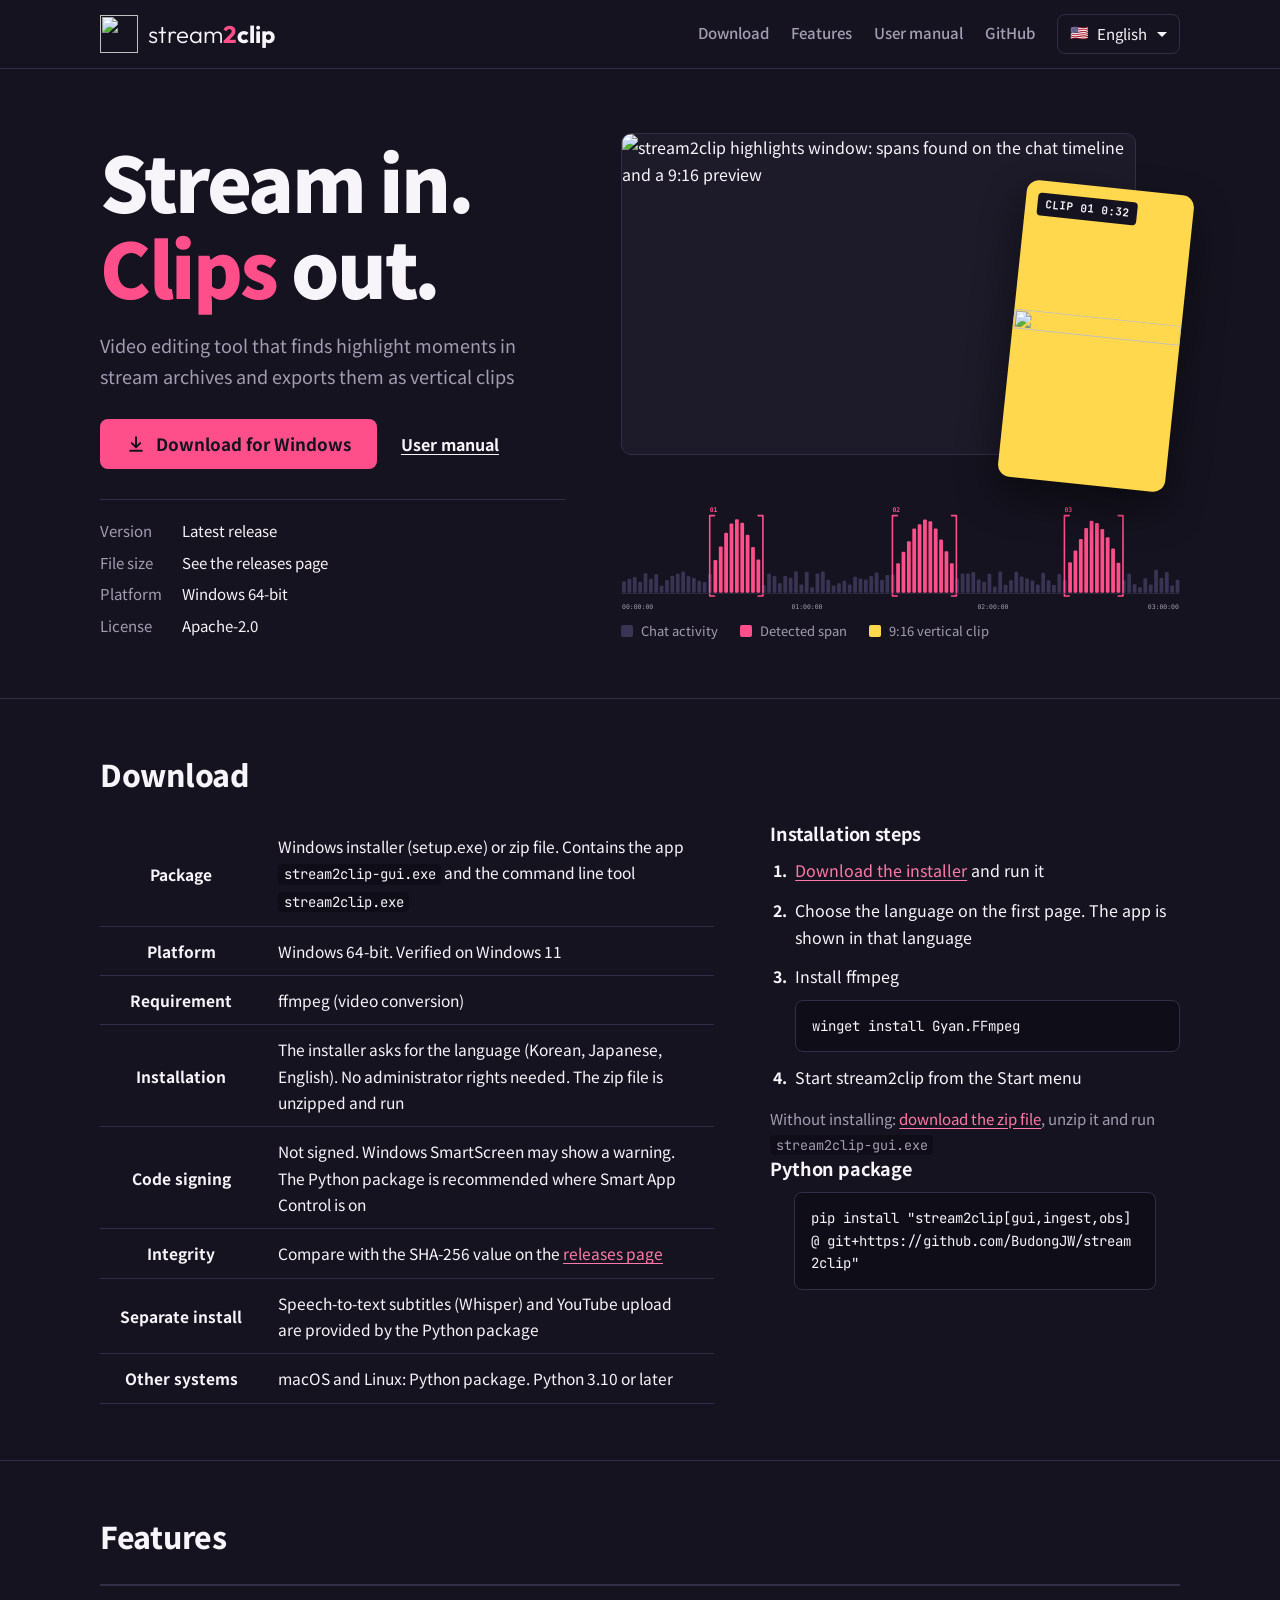
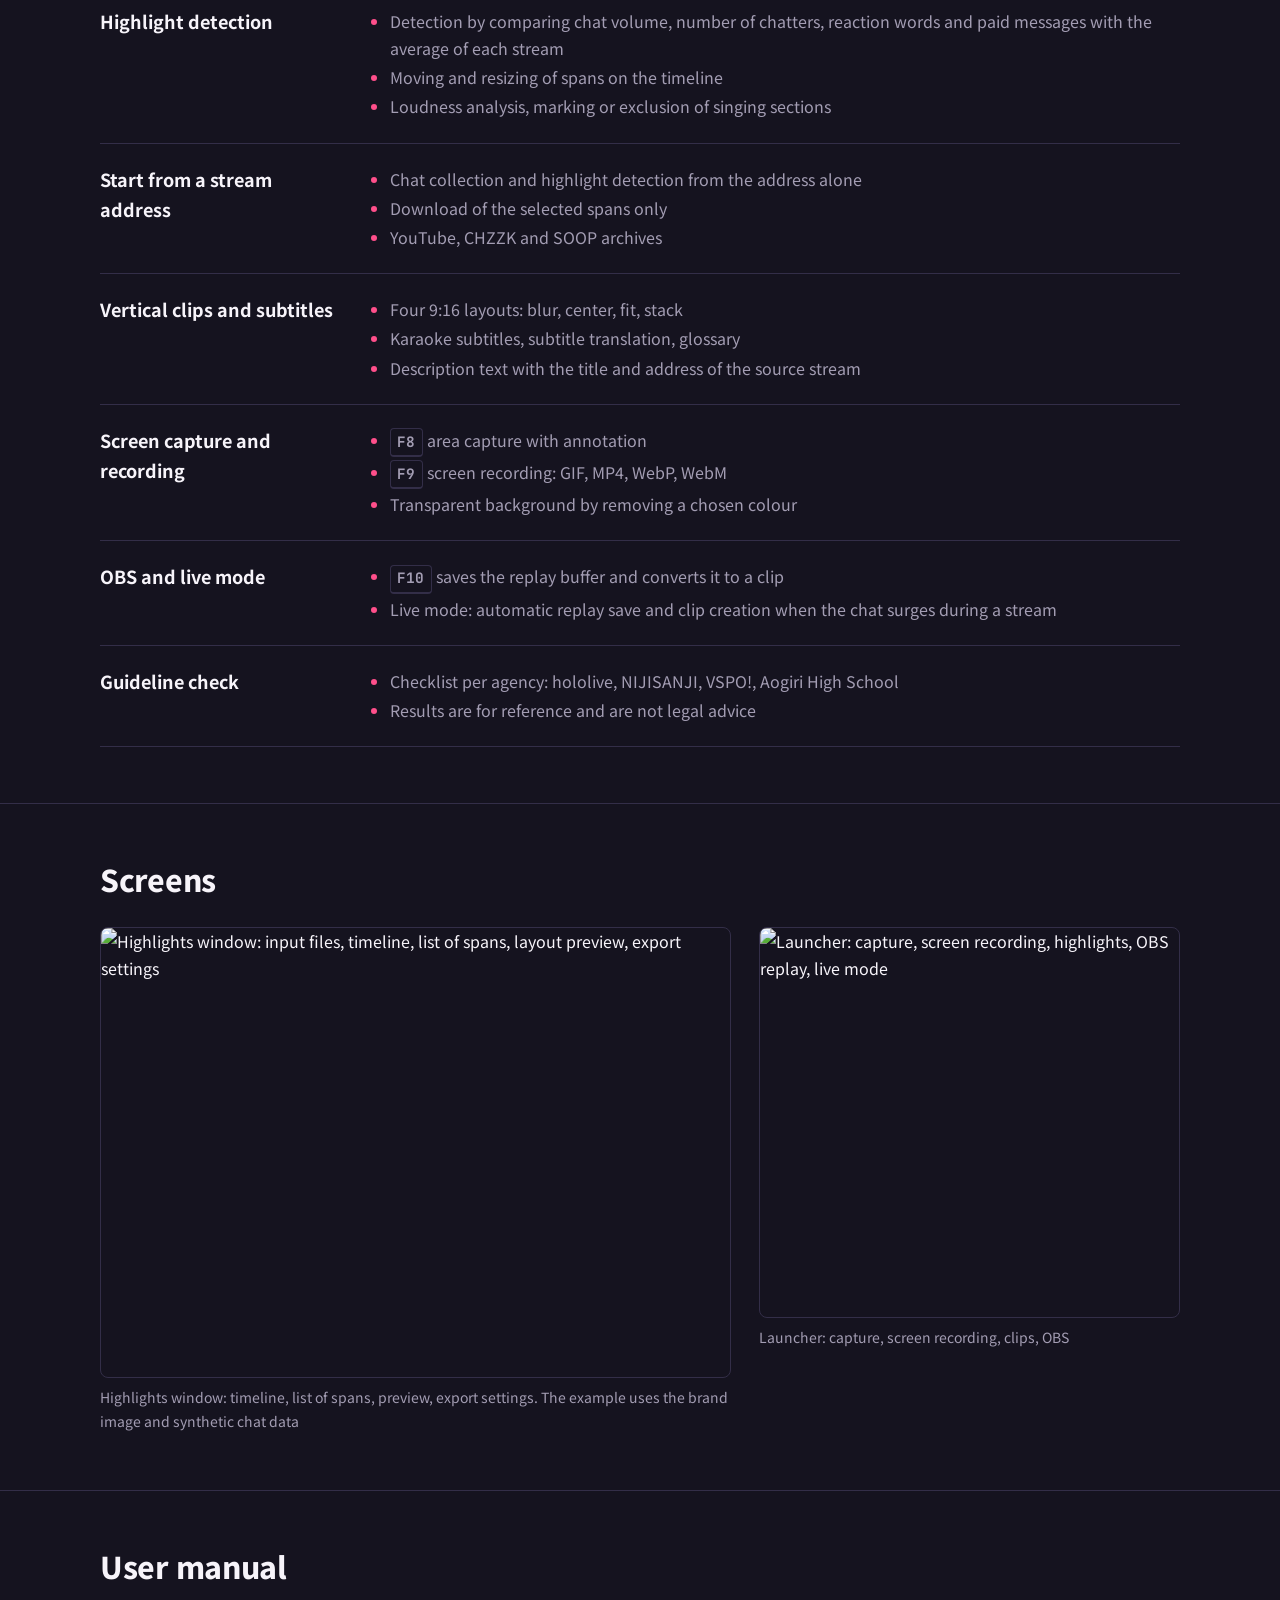
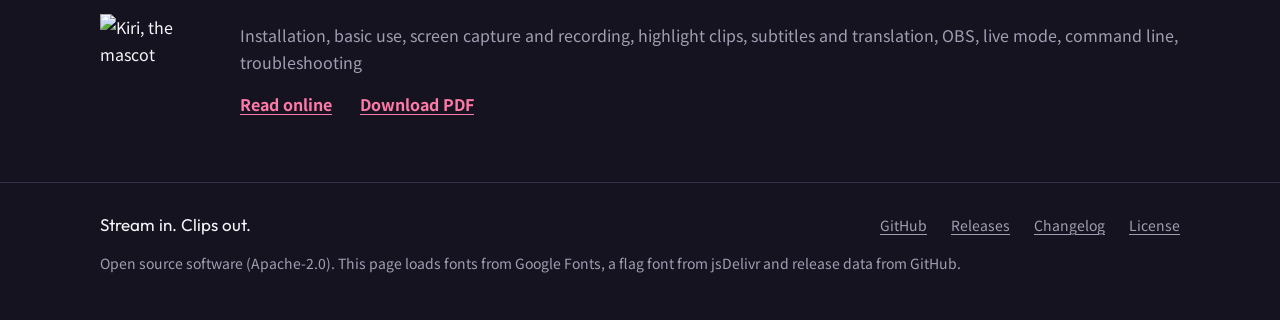
==== site/en/index.html @ 4408cb4d "Release 0.5.1: installer with a language choice, plain app texts, Japanese site Installer - packagin" ====
<!DOCTYPE html>
<html lang="en">
<head>
<meta charset="utf-8">
<meta name="viewport" content="width=device-width, initial-scale=1">
<title>stream2clip - Highlight clip tool for live streams</title>
<meta name="description" content="Video editing tool that finds highlight moments in stream archives and exports them as vertical clips. Windows download and user manual.">
<meta name="theme-color" content="#15131F">
<meta property="og:type" content="website">
<meta property="og:title" content="stream2clip - Stream in. Clips out.">
<meta property="og:description" content="Video editing tool that finds highlight moments in stream archives and exports them as vertical clips">
<meta property="og:image" content="https://budongjw.github.io/stream2clip/assets/social.png">
<meta name="twitter:card" content="summary_large_image">
<link rel="alternate" hreflang="ko" href="https://budongjw.github.io/stream2clip/">
<link rel="alternate" hreflang="en" href="https://budongjw.github.io/stream2clip/en/">
<link rel="alternate" hreflang="ja" href="https://budongjw.github.io/stream2clip/ja/">
<link rel="icon" href="../assets/favicon.ico" sizes="48x48">
<link rel="icon" href="../assets/favicon.svg" type="image/svg+xml">
<link rel="apple-touch-icon" href="../assets/apple-touch-icon.png">
<link rel="preconnect" href="https://fonts.googleapis.com">
<link rel="preconnect" href="https://fonts.gstatic.com" crossorigin>
<link rel="stylesheet" href="https://fonts.googleapis.com/css2?family=JetBrains+Mono:wght@400;700&family=Noto+Sans+KR:wght@400;500;700;900&family=Outfit:wght@300;700&display=swap">
<link rel="stylesheet" href="../css/site.css">
</head>
<body>
<a class="skip" href="#main">Skip to content</a>

<header class="top">
  <div class="wrap">
    <a class="lockup" href="./" aria-label="stream2clip home">
      <img src="../assets/symbol-on-dark.svg" alt="" width="38" height="38">
      <span><span class="s">stream</span><span class="two">2</span><span class="c">clip</span></span>
    </a>
    <nav class="nav" aria-label="Main menu">
      <a href="#download">Download</a>
      <a href="#features">Features</a>
      <a href="guide.html">User manual</a>
      <a href="https://github.com/BudongJW/stream2clip">GitHub</a>
      <details class="lang">
        <summary aria-label="Language"><span class="flag">🇺🇸</span> English</summary>
        <ul>
          <li><a href="../" lang="ko" hreflang="ko"><span class="flag">🇰🇷</span> 한국어</a></li>
          <li><a href="../en/" lang="en" aria-current="true"><span class="flag">🇺🇸</span> English</a></li>
          <li><a href="../ja/" lang="ja" hreflang="ja"><span class="flag">🇯🇵</span> 日本語</a></li>
        </ul>
      </details>
    </nav>
  </div>
</header>

<main id="main">
  <section class="hero">
    <div class="wrap">
      <div>
        <h1>Stream in.<br><em>Clips</em> out.</h1>
        <p class="summary">Video editing tool that finds highlight moments in stream archives and exports them as vertical clips</p>
        <div class="actions">
          <a class="btn" data-download href="https://github.com/BudongJW/stream2clip/releases/latest">
            <svg viewBox="0 0 24 24" fill="none" stroke="currentColor" stroke-width="2.4" stroke-linecap="round" stroke-linejoin="round" aria-hidden="true"><path d="M12 4v11"/><path d="m7 11 5 5 5-5"/><path d="M5 20h14"/></svg>
            Download for Windows
          </a>
          <a class="text" href="guide.html">User manual</a>
        </div>
        <dl class="facts">
          <dt>Version</dt><dd data-release="version">Latest release</dd>
          <dt>File size</dt><dd data-release="size">See the releases page</dd>
          <dt>Platform</dt><dd>Windows 64-bit</dd>
          <dt>License</dt><dd>Apache-2.0</dd>
        </dl>
      </div>

      <div>
        <div class="stage">
          <div class="frame">
            <img src="../assets/shots/en/highlights_window.png" alt="stream2clip highlights window: spans found on the chat timeline and a 9:16 preview" width="1350" height="964">
          </div>
          <div class="clipcard" aria-hidden="true">
            <span class="time">CLIP 01 0:32</span>
            <img src="../assets/kiri/kiri_laugh_512.png" alt="" width="512" height="512">
          </div>
        </div>
        <div class="timeline">
          <img src="../img/timeline.svg" alt="Chat timeline: grey bars are ordinary chat, three groups of pink bars are the spans detected as clips" width="1040" height="196">
          <ul class="legend">
            <li><span class="sw"></span>Chat activity</li>
            <li><span class="sw clip"></span>Detected span</li>
            <li><span class="sw vert"></span>9:16 vertical clip</li>
          </ul>
        </div>
      </div>
    </div>
  </section>

  <section class="block" id="download">
    <div class="wrap">
      <h2>Download</h2>
      <div class="split">
        <div class="tablewrap">
          <table>
            <tbody>
              <tr><th scope="row">Package</th><td>Windows installer (setup.exe) or zip file. Contains the app <code>stream2clip-gui.exe</code> and the command line tool <code>stream2clip.exe</code></td></tr>
              <tr><th scope="row">Platform</th><td>Windows 64-bit. Verified on Windows 11</td></tr>
              <tr><th scope="row">Requirement</th><td>ffmpeg (video conversion)</td></tr>
              <tr><th scope="row">Installation</th><td>The installer asks for the language (Korean, Japanese, English). No administrator rights needed. The zip file is unzipped and run</td></tr>
              <tr><th scope="row">Code signing</th><td>Not signed. Windows SmartScreen may show a warning. The Python package is recommended where Smart App Control is on</td></tr>
              <tr><th scope="row">Integrity</th><td>Compare with the SHA-256 value on the <a href="https://github.com/BudongJW/stream2clip/releases/latest">releases page</a></td></tr>
              <tr><th scope="row">Separate install</th><td>Speech-to-text subtitles (Whisper) and YouTube upload are provided by the Python package</td></tr>
              <tr><th scope="row">Other systems</th><td>macOS and Linux: Python package. Python 3.10 or later</td></tr>
            </tbody>
          </table>
        </div>
        <div>
          <h3>Installation steps</h3>
          <ol class="procedure">
            <li><a data-download href="https://github.com/BudongJW/stream2clip/releases/latest">Download the installer</a> and run it</li>
            <li>Choose the language on the first page. The app is shown in that language</li>
            <li>Install ffmpeg
              <pre><code>winget install Gyan.FFmpeg</code></pre>
            </li>
            <li>Start stream2clip from the Start menu</li>
          </ol>
          <p class="alt">Without installing: <a data-download="zip" href="https://github.com/BudongJW/stream2clip/releases/latest">download the zip file</a>, unzip it and run <code>stream2clip-gui.exe</code></p>
          <h3 class="spaced">Python package</h3>
          <pre class="wrap"><code>pip install "stream2clip[gui,ingest,obs] @ git+https://github.com/BudongJW/stream2clip"</code></pre>
        </div>
      </div>
    </div>
  </section>

  <section class="block" id="features">
    <div class="wrap">
      <h2>Features</h2>
      <dl class="features">
        <div>
          <dt>Highlight detection</dt>
          <dd><ul>
            <li>Detection by comparing chat volume, number of chatters, reaction words and paid messages with the average of each stream</li>
            <li>Moving and resizing of spans on the timeline</li>
            <li>Loudness analysis, marking or exclusion of singing sections</li>
          </ul></dd>
        </div>
        <div>
          <dt>Start from a stream address</dt>
          <dd><ul>
            <li>Chat collection and highlight detection from the address alone</li>
            <li>Download of the selected spans only</li>
            <li>YouTube, CHZZK and SOOP archives</li>
          </ul></dd>
        </div>
        <div>
          <dt>Vertical clips and subtitles</dt>
          <dd><ul>
            <li>Four 9:16 layouts: blur, center, fit, stack</li>
            <li>Karaoke subtitles, subtitle translation, glossary</li>
            <li>Description text with the title and address of the source stream</li>
          </ul></dd>
        </div>
        <div>
          <dt>Screen capture and recording</dt>
          <dd><ul>
            <li><kbd>F8</kbd> area capture with annotation</li>
            <li><kbd>F9</kbd> screen recording: GIF, MP4, WebP, WebM</li>
            <li>Transparent background by removing a chosen colour</li>
          </ul></dd>
        </div>
        <div>
          <dt>OBS and live mode</dt>
          <dd><ul>
            <li><kbd>F10</kbd> saves the replay buffer and converts it to a clip</li>
            <li>Live mode: automatic replay save and clip creation when the chat surges during a stream</li>
          </ul></dd>
        </div>
        <div>
          <dt>Guideline check</dt>
          <dd><ul>
            <li>Checklist per agency: hololive, NIJISANJI, VSPO!, Aogiri High School</li>
            <li>Results are for reference and are not legal advice</li>
          </ul></dd>
        </div>
      </dl>
    </div>
  </section>

  <section class="block" id="screens">
    <div class="wrap">
      <h2>Screens</h2>
      <div class="shots">
        <figure>
          <img src="../assets/shots/en/highlights_window.png" alt="Highlights window: input files, timeline, list of spans, layout preview, export settings" width="1350" height="964" loading="lazy">
          <figcaption>Highlights window: timeline, list of spans, preview, export settings. The example uses the brand image and synthetic chat data</figcaption>
        </figure>
        <figure>
          <img src="../assets/shots/en/launcher.png" alt="Launcher: capture, screen recording, highlights, OBS replay, live mode" width="1109" height="1031" loading="lazy">
          <figcaption>Launcher: capture, screen recording, clips, OBS</figcaption>
        </figure>
      </div>
    </div>
  </section>

  <section class="block" id="manual">
    <div class="wrap">
      <h2>User manual</h2>
      <div class="manual">
        <img src="../assets/kiri/kiri_wink_512.png" alt="Kiri, the mascot" width="512" height="512" loading="lazy">
        <div>
          <p>Installation, basic use, screen capture and recording, highlight clips, subtitles and translation, OBS, live mode, command line, troubleshooting</p>
          <ul class="links">
            <li><a href="guide.html">Read online</a></li>
            <li><a href="../stream2clip-guide-en.pdf" download>Download PDF</a></li>
          </ul>
        </div>
      </div>
    </div>
  </section>
</main>

<footer>
  <div class="wrap">
    <span class="tagline">Stream in. Clips out.</span>
    <a href="https://github.com/BudongJW/stream2clip">GitHub</a>
    <a href="https://github.com/BudongJW/stream2clip/releases">Releases</a>
    <a href="https://github.com/BudongJW/stream2clip/blob/main/CHANGELOG.md">Changelog</a>
    <a href="https://github.com/BudongJW/stream2clip/blob/main/LICENSE">License</a>
    <p>Open source software (Apache-2.0). This page loads fonts from Google Fonts, a flag font from jsDelivr and release data from GitHub.</p>
  </div>
</footer>

<script src="../js/site.js" defer></script>
</body>
</html>
---- site/css/site.css ----
/* stream2clip site. Colors and type are the brand's (assets/brand); the layout follows the content:
   facts in tables, procedures in numbered lists, no decoration that carries no information. */

:root {
  --ink: #15131F;
  --paper: #F7F4FA;
  --pink: #FF4F8B;
  --pink-light: #FF7AA8;
  --highlight: #FFD84D;
  --surface: #1D1A29;
  --border: #332E48;
  --muted: #A39DB3;

  --bg: var(--ink);
  --fg: var(--paper);
  --line: var(--border);
  --soft: var(--muted);
  --code-bg: #0F0D17;
  --link: var(--pink-light);

  --wordmark: "Outfit", "Noto Sans KR", sans-serif;
  --body: "Noto Sans KR", "Malgun Gothic", "Apple SD Gothic Neo", "Noto Sans CJK KR", sans-serif;
  --code: "JetBrains Mono", "Cascadia Mono", Consolas, "Noto Sans KR", monospace;
  --wrap: 1080px;
}

/* Japanese pages use the Japanese cut of the same face (the Korean one draws some kanji differently). */
:lang(ja) { --body: "Noto Sans JP", "Yu Gothic", "Hiragino Sans", "Noto Sans KR", sans-serif; --wordmark: "Outfit", "Noto Sans JP", sans-serif; }

/* The manual is read and printed on paper. */
.paper {
  --bg: var(--paper);
  --fg: var(--ink);
  --line: #DDD6E8;
  --soft: #5A5468;
  --code-bg: #ECE7F3;
  --link: #B81452;
}

* { box-sizing: border-box; }
html { -webkit-text-size-adjust: 100%; }
body {
  margin: 0;
  background: var(--bg);
  color: var(--fg);
  font-family: var(--body);
  font-size: 16px;
  line-height: 1.7;
  word-break: keep-all;
  overflow-wrap: anywhere;
}
img { max-width: 100%; height: auto; display: block; }
a { color: var(--link); text-underline-offset: 3px; }
h1, h2, h3 { line-height: 1.3; letter-spacing: -.01em; }
.wrap { width: min(var(--wrap), 100% - 48px); margin-inline: auto; }
.skip { position: absolute; left: -999px; top: 8px; background: var(--pink); color: var(--ink); padding: 8px 14px; border-radius: 6px; font-weight: 700; }
.skip:focus { left: 12px; }
:focus-visible { outline: 2px solid var(--highlight); outline-offset: 2px; }

/* ---------------------------------------------------------------- header */
.top { border-bottom: 1px solid var(--line); }
.top .wrap { display: flex; align-items: center; gap: 24px; min-height: 68px; }
.lockup { display: inline-flex; align-items: center; gap: 10px; text-decoration: none; color: var(--fg); font-family: var(--wordmark); font-size: 24px; line-height: 1; }
.lockup img { width: 38px; height: 38px; }
.lockup, .lockup span { flex: none; white-space: nowrap; }
.lockup .s { font-weight: 300; }
.lockup .two { font-weight: 700; color: var(--pink); }
.lockup .c { font-weight: 700; }
.nav { margin-left: auto; display: flex; flex-wrap: wrap; gap: 4px 22px; }
.nav a { color: var(--soft); text-decoration: none; font-size: 15px; font-weight: 500; padding: 6px 0; }
.nav a:hover { color: var(--fg); text-decoration: underline; }
.nav a[aria-current="page"] { color: var(--fg); font-weight: 700; }

/* Language menu. Windows has no flag emoji of its own, so the flags come from a small font that holds only them. */
@font-face {
  font-family: "Twemoji Country Flags";
  unicode-range: U+1F1E6-1F1FF;
  src: url("https://cdn.jsdelivr.net/npm/country-flag-emoji-polyfill@0.1.10/dist/TwemojiCountryFlags.woff2") format("woff2");
  font-display: swap;
}
.flag { font-family: "Twemoji Country Flags", "Apple Color Emoji", "Noto Color Emoji", sans-serif; }
.lang { position: relative; font-size: 15px; }
.lang summary { display: flex; align-items: center; gap: 8px; list-style: none; cursor: pointer; padding: 6px 12px; border: 1px solid var(--line); border-radius: 8px; color: var(--fg); white-space: nowrap; }
.lang summary::-webkit-details-marker { display: none; }
.lang summary::after { content: ""; border: 5px solid transparent; border-top-color: currentColor; margin: 5px 0 0 2px; }
.lang ul { position: absolute; right: 0; top: calc(100% + 6px); z-index: 5; margin: 0; padding: 6px; min-width: 100%; list-style: none; background: var(--bg); border: 1px solid var(--line); border-radius: 8px; }
.lang li a { display: flex; align-items: center; gap: 8px; padding: 8px 12px; border-radius: 6px; white-space: nowrap; }
.lang li a[aria-current] { font-weight: 700; color: var(--fg); }
.lang li a:hover { background: var(--code-bg); text-decoration: none; }

/* ---------------------------------------------------------------- shared pieces */
.btn {
  display: inline-flex; align-items: center; justify-content: center; gap: 10px;
  min-height: 50px; padding: 12px 26px; border-radius: 8px;
  background: var(--pink); color: var(--ink); font: 700 17px/1.2 var(--body); text-decoration: none;
}
.btn:hover { background: var(--pink-light); }
.btn svg { width: 20px; height: 20px; flex: none; }
code, kbd { font-family: var(--code); font-size: .9em; }
code { background: var(--code-bg); padding: .1em .4em; border-radius: 4px; }
kbd { display: inline-block; min-width: 1.9em; text-align: center; padding: .05em .45em; border-radius: 4px; border: 1px solid var(--line); border-bottom-width: 2px; font-weight: 700; }
pre { margin: 10px 0; padding: 14px 16px; border-radius: 8px; background: var(--code-bg); border: 1px solid var(--line); overflow-x: auto; font: 14px/1.6 var(--code); }
pre code { background: none; padding: 0; font-size: 1em; }
pre.wrap { white-space: pre-wrap; word-break: break-all; }
table { width: 100%; border-collapse: collapse; font-size: 15.5px; }
/* Header row and header column are centred; every cell is centred vertically. */
th, td { padding: 11px 16px; border-bottom: 1px solid var(--line); vertical-align: middle; }
td { text-align: left; }
th { text-align: center; font-weight: 700; }
thead th { font-size: 14px; color: var(--soft); border-bottom-width: 2px; white-space: nowrap; }
tbody th { white-space: nowrap; width: 1%; padding-inline: 20px; }
.tablewrap { overflow-x: auto; }
figure { margin: 0; }
figure img { border-radius: 8px; border: 1px solid var(--line); width: 100%; }
figcaption { font-size: 14px; color: var(--soft); margin-top: 8px; }

/* ---------------------------------------------------------------- home: hero */
.hero { padding: 64px 0 56px; }
.hero .wrap { display: grid; grid-template-columns: minmax(0, 5fr) minmax(0, 6fr); gap: 56px; align-items: center; }
.hero h1 { font-size: clamp(42px, 6vw, 76px); line-height: 1.14; letter-spacing: -.03em; font-weight: 900; margin: 0 0 20px; }
.hero h1 em { font-style: normal; color: var(--pink); }
.summary { font-size: 18px; color: var(--soft); margin: 0 0 28px; max-width: 26em; }
.actions { display: flex; flex-wrap: wrap; align-items: center; gap: 14px 24px; }
.actions .text { color: var(--fg); font-weight: 700; }
.facts { display: grid; grid-template-columns: auto 1fr; gap: 6px 20px; margin: 30px 0 0; padding: 18px 0 0; border-top: 1px solid var(--line); font-size: 15px; }
.facts dt { color: var(--soft); }
.facts dd { margin: 0; }

.stage { position: relative; padding-right: 44px; }
.frame { border-radius: 10px; border: 1px solid var(--line); background: var(--surface); overflow: hidden; aspect-ratio: 16 / 10; }
.frame img { width: 100%; height: 100%; object-fit: cover; object-position: left top; }
.clipcard {
  position: absolute; right: 0; bottom: -30px; width: 30%; aspect-ratio: 9 / 16;
  background: var(--highlight); color: var(--ink); border-radius: 12px; transform: rotate(6deg);
  box-shadow: 0 18px 40px rgba(0, 0, 0, .45); overflow: hidden; display: flex; flex-direction: column;
}
.clipcard .time { margin: 12px 12px 0; align-self: flex-start; background: var(--ink); color: var(--paper); font: 700 11px/1 var(--code); padding: 6px 8px; border-radius: 4px; white-space: nowrap; }
.clipcard img { margin-top: auto; width: 100%; }
.timeline { margin-top: 52px; }
.timeline img { width: 100%; }
.legend { display: flex; flex-wrap: wrap; gap: 4px 22px; margin: 8px 0 0; padding: 0; list-style: none; font-size: 13px; color: var(--soft); }
.legend li { display: inline-flex; align-items: center; gap: 8px; }
.sw { width: 12px; height: 12px; border-radius: 2px; background: #3A3454; }
.sw.clip { background: var(--pink); }
.sw.vert { background: var(--highlight); }

/* ---------------------------------------------------------------- home: sections */
.block { padding: 56px 0; border-top: 1px solid var(--line); }
.block h2 { font-size: 30px; font-weight: 800; margin: 0 0 28px; }
.block h3 { font-size: 18px; font-weight: 700; margin: 0 0 12px; }
.split { display: grid; grid-template-columns: minmax(0, 3fr) minmax(0, 2fr); gap: 56px; align-items: start; }
.procedure { margin: 0; padding-left: 1.3em; }
.procedure li { margin: 0 0 12px; padding-left: 4px; }
.procedure li::marker { font-weight: 700; }
.spaced { margin-top: 30px; }
.alt { margin: 14px 0 0; font-size: 15px; color: var(--soft); }

.features { margin: 0; }
.features > div { display: grid; grid-template-columns: 240px minmax(0, 1fr); gap: 32px; padding: 20px 0; border-bottom: 1px solid var(--line); }
.features > div:first-child { border-top: 2px solid var(--line); }
.features dt { font-size: 18px; font-weight: 700; }
.features dd { margin: 0; }
.features ul, .plain { margin: 0; padding-left: 1.1em; }
.features li, .plain li { margin: 2px 0; color: var(--soft); }
.features li::marker, .plain li::marker { color: var(--pink); }

.shots { display: grid; grid-template-columns: 3fr 2fr; gap: 28px; align-items: start; }
.manual { display: grid; grid-template-columns: 112px minmax(0, 1fr); gap: 28px; align-items: center; }
.manual .links { display: flex; flex-wrap: wrap; gap: 8px 28px; margin: 14px 0 0; padding: 0; list-style: none; font-weight: 700; }
.manual p { margin: 0; color: var(--soft); }

footer { border-top: 1px solid var(--line); padding: 28px 0 44px; color: var(--soft); font-size: 14px; }
footer .wrap { display: flex; flex-wrap: wrap; gap: 8px 24px; align-items: baseline; }
footer .tagline { font-family: var(--wordmark); font-size: 17px; color: var(--fg); margin-right: auto; }
footer a { color: var(--soft); }
footer .links { display: flex; flex-wrap: wrap; gap: 8px 24px; }
footer p { flex-basis: 100%; margin: 4px 0 0; }

/* ---------------------------------------------------------------- manual */
.dochead { padding: 40px 0 20px; border-bottom: 3px solid var(--pink); }
.dochead h1 { font-size: clamp(32px, 4.4vw, 46px); font-weight: 900; letter-spacing: -.02em; margin: 0 0 14px; }
.dochead dl { display: grid; grid-template-columns: auto 1fr; gap: 2px 18px; margin: 0; font-size: 15px; color: var(--soft); }
.dochead dd { margin: 0; color: var(--fg); }
.doc { display: grid; grid-template-columns: 220px minmax(0, 1fr); gap: 56px; padding: 32px 0 72px; align-items: start; }
.toc { position: sticky; top: 24px; font-size: 15px; max-height: calc(100vh - 48px); overflow: auto; }
.toc h2 { font-size: 15px; margin: 0 0 10px; }
.doc .toc ol { margin: 0; padding-left: 2.2em; }
.toc li { margin: 5px 0; }
.toc a { color: var(--fg); text-decoration: none; }
.toc a:hover { text-decoration: underline; }
.toc .pdf { display: inline-block; margin-top: 18px; font-weight: 700; color: var(--link); }

.doc article { min-width: 0; max-width: 46em; counter-reset: chapter; }
.doc article h2 { font-size: 26px; font-weight: 800; margin: 52px 0 14px; counter-increment: chapter; counter-reset: part; }
.doc article h2:first-child { margin-top: 0; }
.doc article h2::before { content: counter(chapter) ". "; }
.doc article h3 { font-size: 18px; font-weight: 700; margin: 28px 0 8px; counter-increment: part; }
.doc article h3::before { content: counter(chapter) "." counter(part) " "; }
.doc p { margin: 10px 0; }
.doc ul, .doc ol { padding-left: 1.3em; margin: 10px 0; }
.doc li { margin: 5px 0; }
.doc li::marker { font-weight: 700; }
.doc figure { margin: 20px 0; }
.doc table { margin: 12px 0; }
.note { border: 1px solid var(--line); border-radius: 8px; padding: 14px 18px; margin: 18px 0; }
.note h4 { margin: 0 0 6px; font-size: 15px; }
.note ul { margin: 0; }
.note.kiri { display: grid; grid-template-columns: 64px minmax(0, 1fr); gap: 16px; align-items: center; }

/* ---------------------------------------------------------------- small screens */
@media (max-width: 900px) {
  .hero { padding-top: 40px; }
  .hero .wrap, .split, .shots { grid-template-columns: 1fr; gap: 40px; }
  .features > div { grid-template-columns: 1fr; gap: 8px; }
  .dochead { padding-top: 28px; }
  .doc { grid-template-columns: 1fr; gap: 28px; padding-top: 24px; }
  .toc { position: static; max-height: none; padding-bottom: 20px; border-bottom: 1px solid var(--line); }
  .toc ol { columns: 2; column-gap: 32px; }
}
@media (max-width: 560px) {
  .wrap { width: min(var(--wrap), 100% - 32px); }
  .top .wrap { gap: 12px; padding: 10px 0; }
  .lockup { font-size: 20px; }
  .lockup img { width: 32px; height: 32px; }
  .nav { gap: 2px 16px; }
  .btn { width: 100%; }
  .stage { padding-right: 26px; }
  .clipcard { width: 36%; bottom: -24px; border-radius: 10px; }
  .clipcard .time { font-size: 9px; margin: 8px 8px 0; padding: 4px 5px; }
  .manual { grid-template-columns: 72px minmax(0, 1fr); gap: 18px; }
  .block { padding: 44px 0; }
  th, td { padding: 10px 10px; }
  tbody th { white-space: normal; width: 34%; padding-inline: 8px; }
}

/* ---------------------------------------------------------------- print: the manual as a PDF */
@page { size: A4; margin: 16mm 15mm; }
@media print {
  body { font-size: 10.5pt; line-height: 1.6; background: #fff; }
  .top, .toc, .skip, footer .links { display: none !important; }
  .wrap { width: 100%; }
  .doc { display: block; padding: 0; }
  .doc article { max-width: none; }
  .dochead { padding-top: 0; }
  .doc article h2 { margin-top: 26px; break-after: avoid; }
  .doc article h2:first-child { margin-top: 18px; }
  .doc article h3 { break-after: avoid; }
  pre, figure, tr, .note { break-inside: avoid; }
  pre { font-size: 9pt; white-space: pre-wrap; }
  .tablewrap { overflow: visible; }
  table { font-size: inherit; }
  .doc figure img { max-height: 90mm; width: auto; margin-inline: auto; }
  a { color: inherit; }
  footer { padding: 12px 0 0; font-size: 9pt; }
}
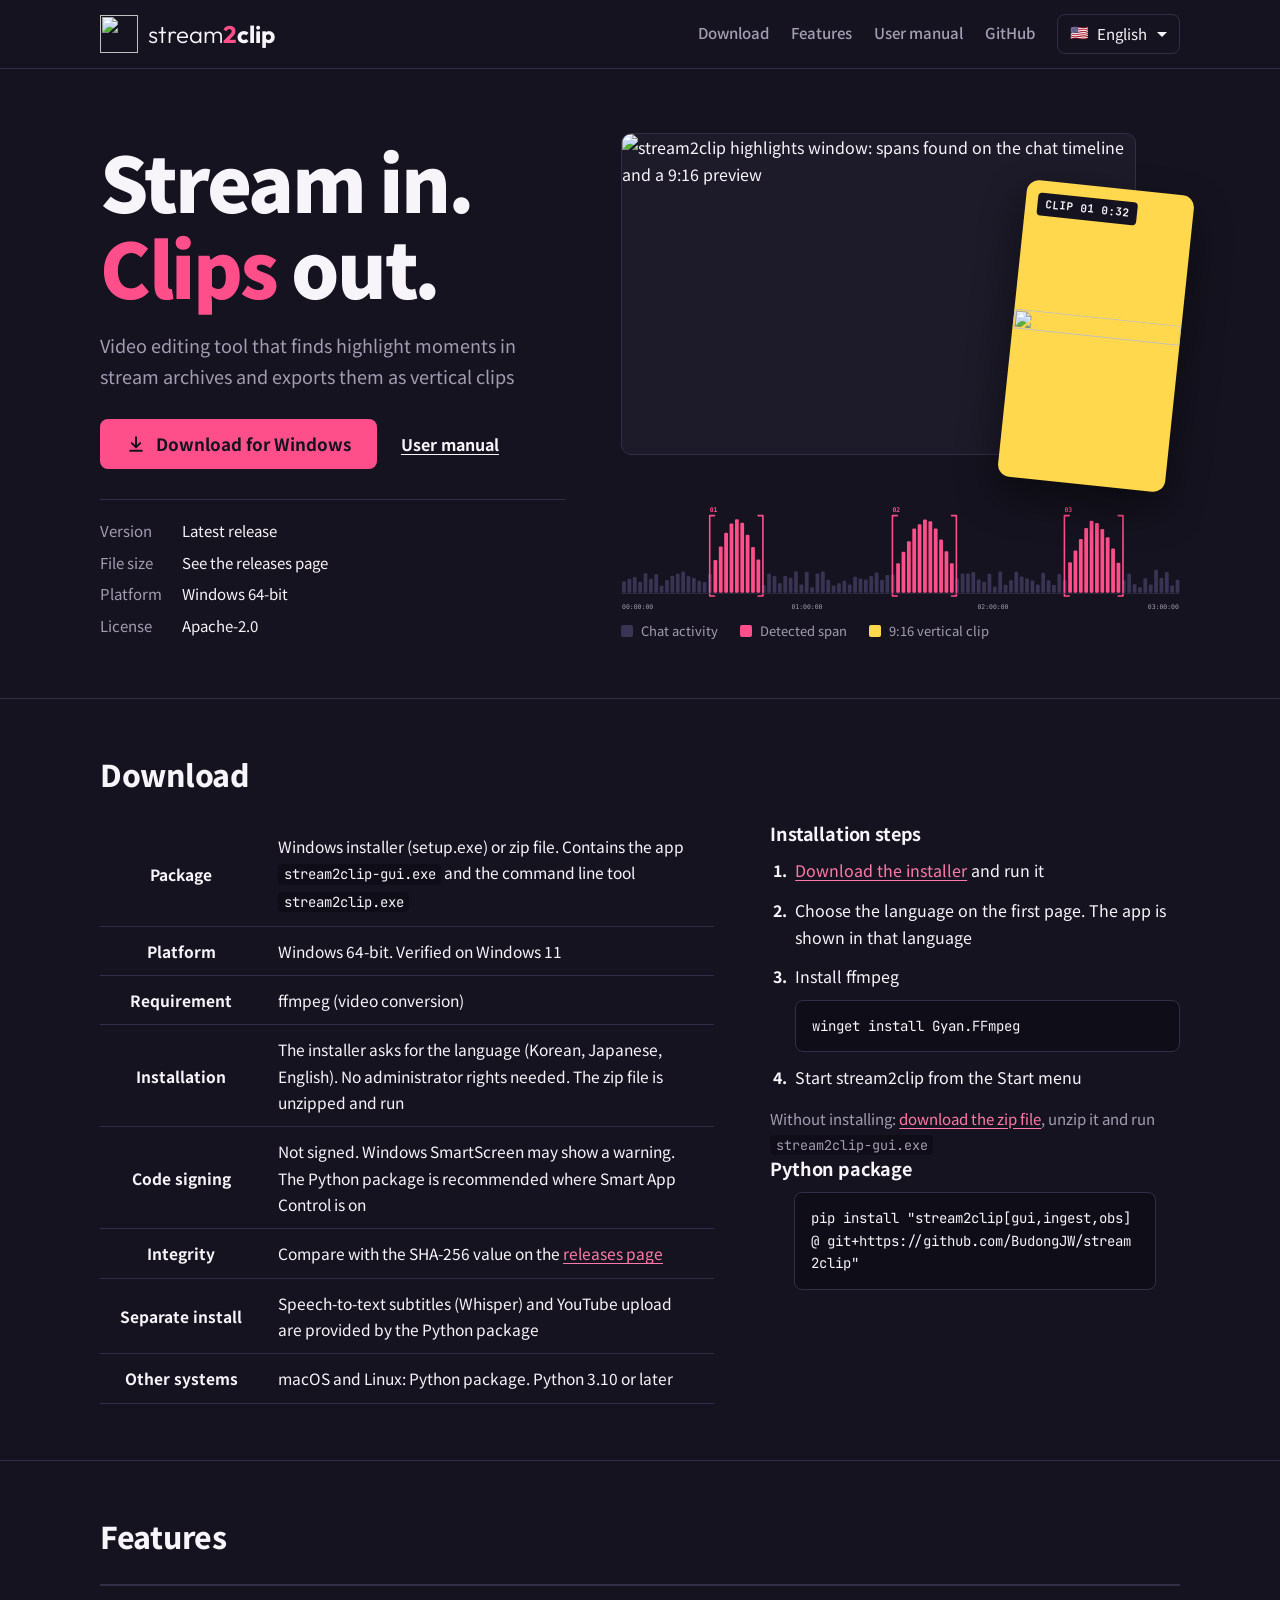
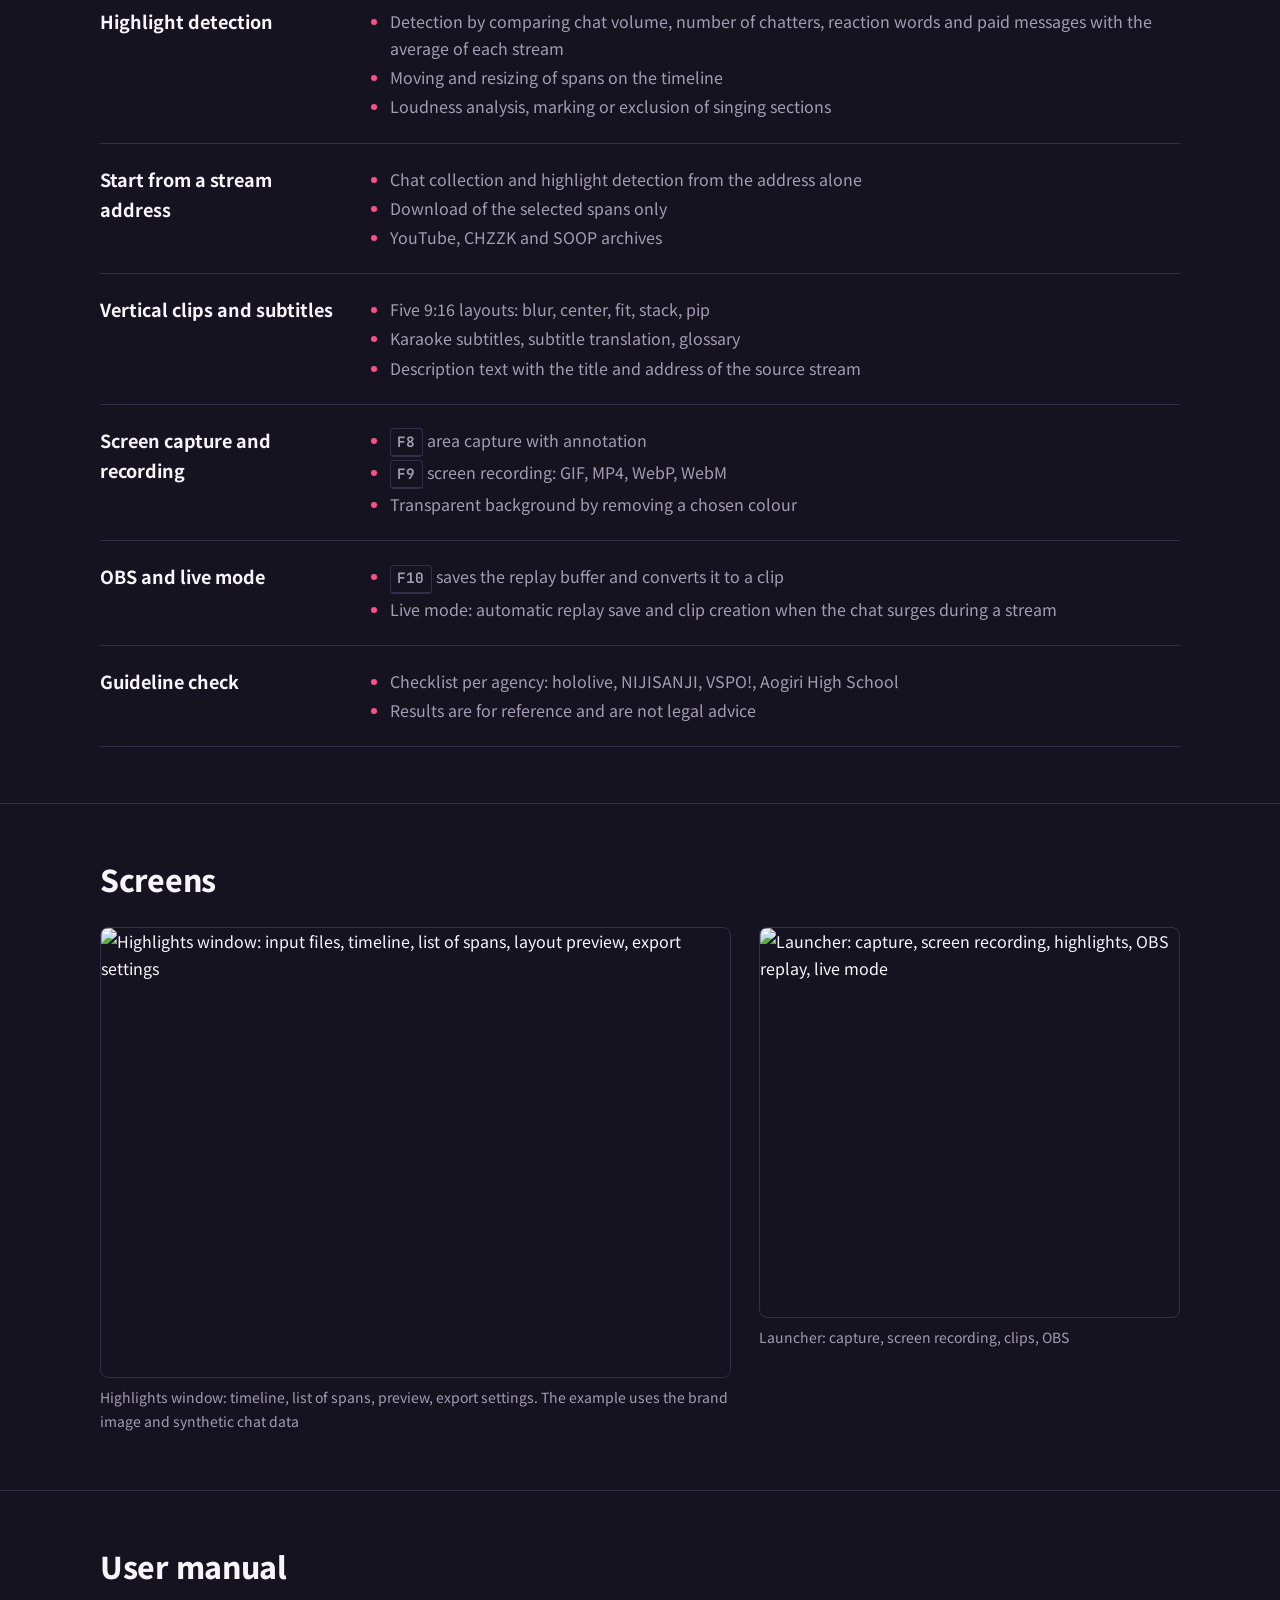
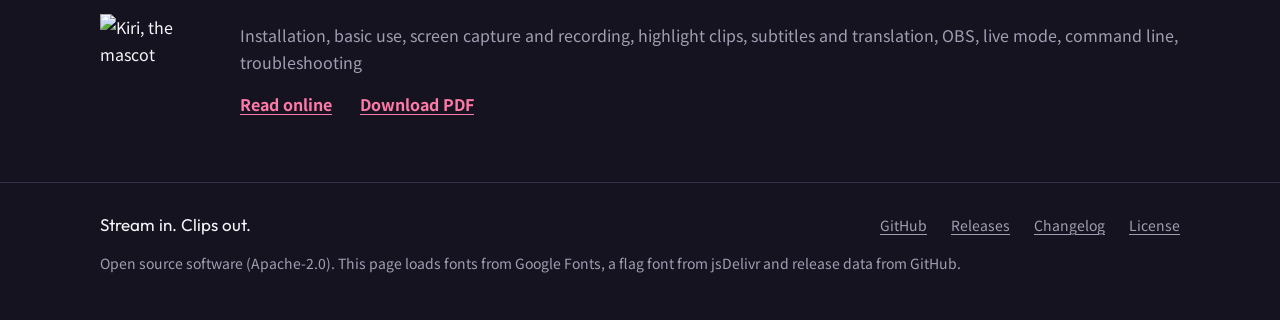
==== commit 58d114ca: "Release 0.6.0 Version numbers, changelog, README and docs for the new clip tools, the site manual in" ====
--- a/site/en/index.html
+++ b/site/en/index.html
@@ -150,7 +150,7 @@
         <div>
           <dt>Vertical clips and subtitles</dt>
           <dd><ul>
-            <li>Four 9:16 layouts: blur, center, fit, stack</li>
+            <li>Five 9:16 layouts: blur, center, fit, stack, pip</li>
             <li>Karaoke subtitles, subtitle translation, glossary</li>
             <li>Description text with the title and address of the source stream</li>
           </ul></dd>
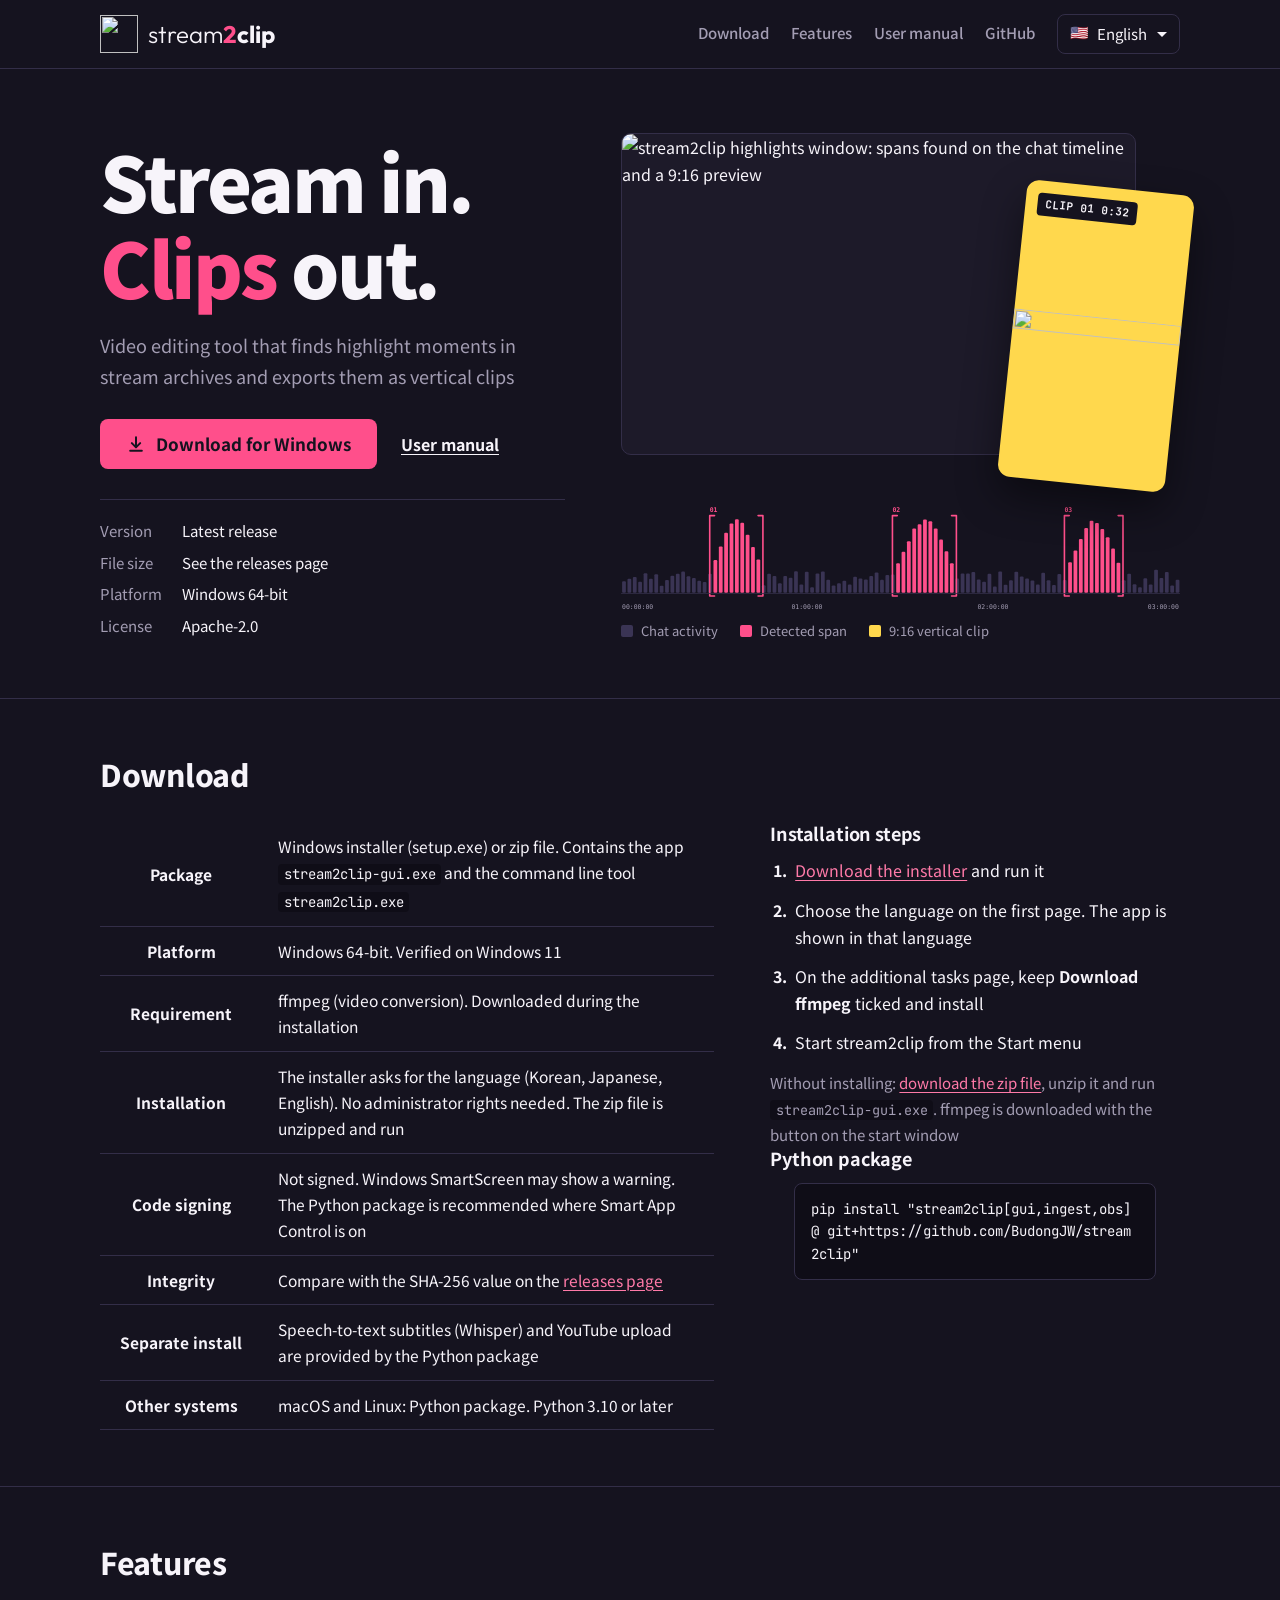
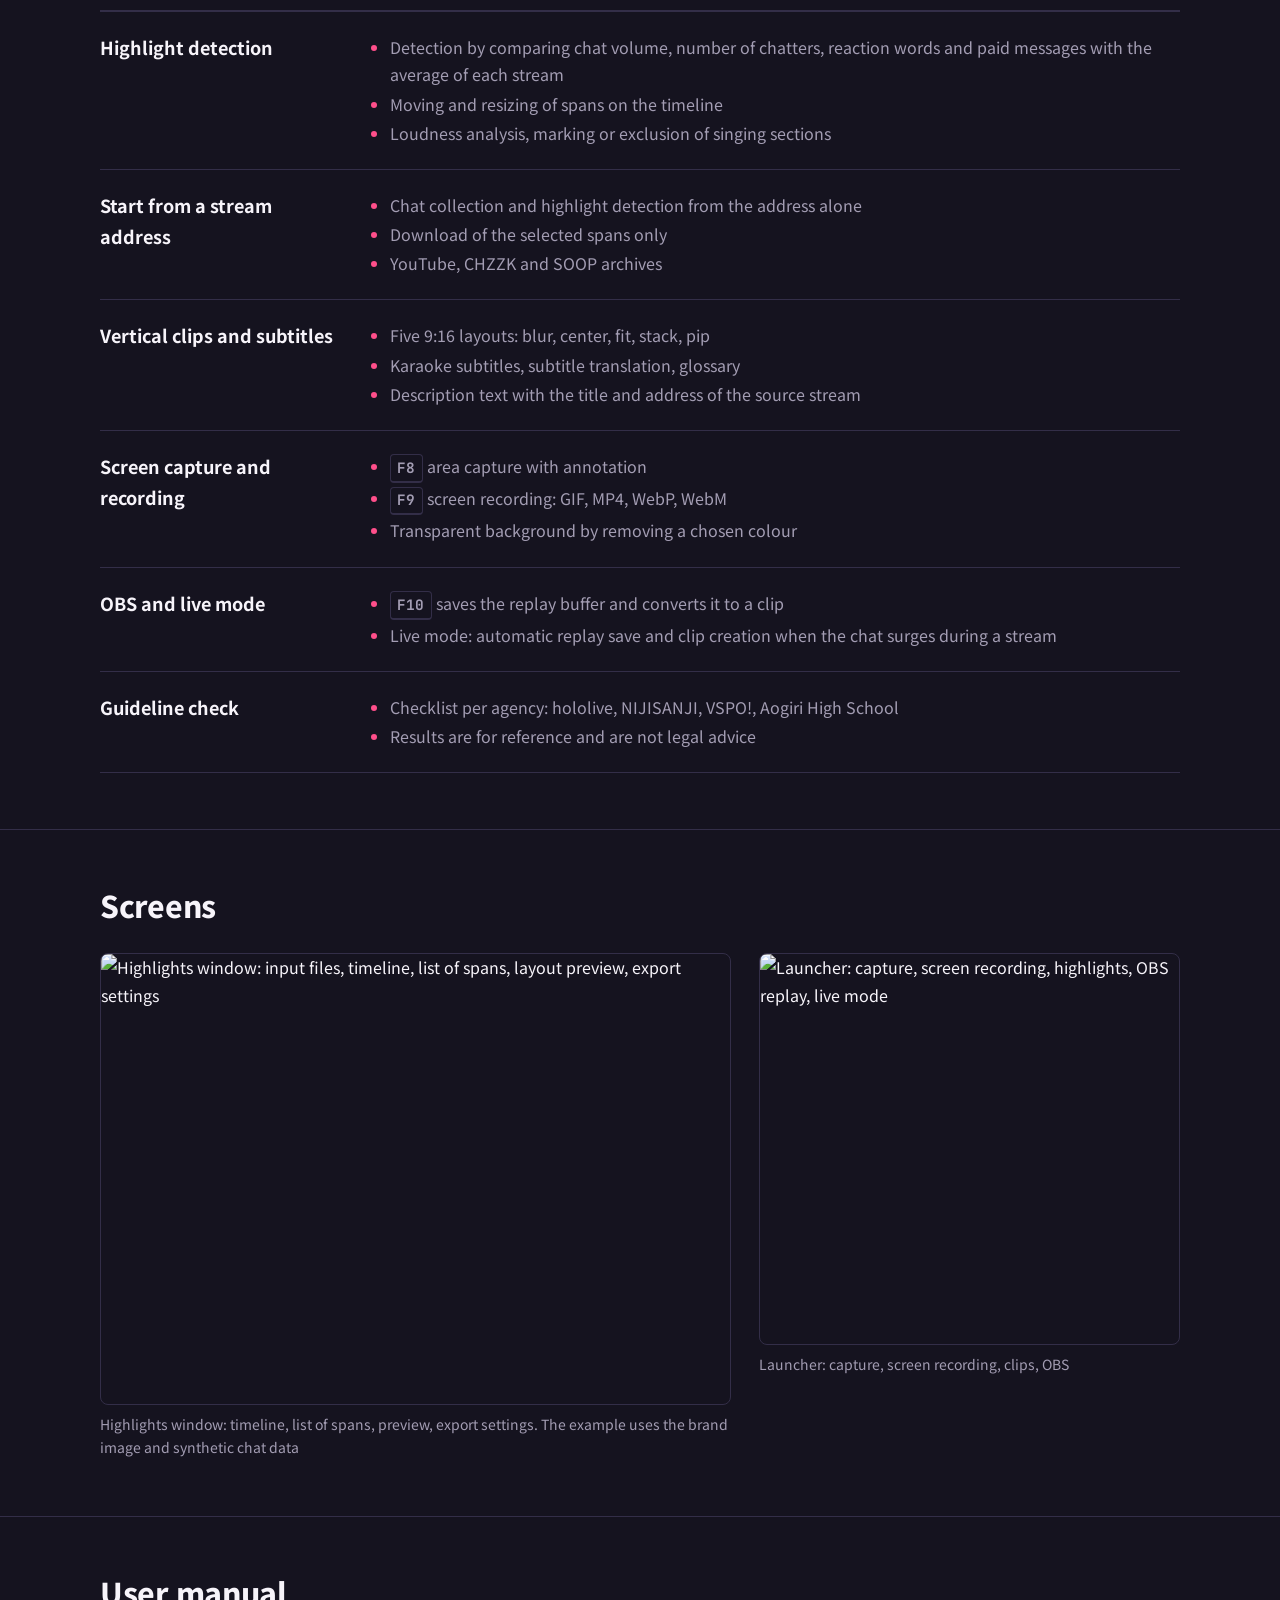
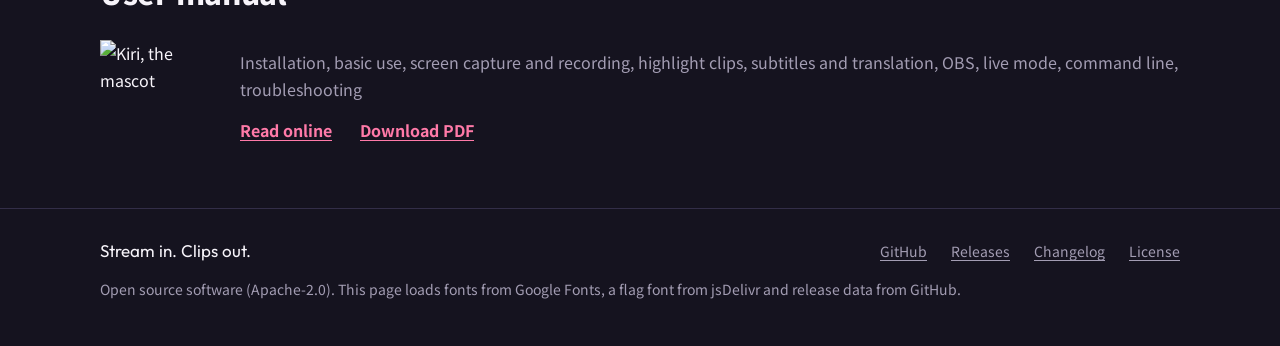
==== commit 0c3d1a97: "Describe the one-step setup and release it as 0.10.0 The README's install section starts with which " ====
--- a/site/en/index.html
+++ b/site/en/index.html
@@ -100,7 +100,7 @@
             <tbody>
               <tr><th scope="row">Package</th><td>Windows installer (setup.exe) or zip file. Contains the app <code>stream2clip-gui.exe</code> and the command line tool <code>stream2clip.exe</code></td></tr>
               <tr><th scope="row">Platform</th><td>Windows 64-bit. Verified on Windows 11</td></tr>
-              <tr><th scope="row">Requirement</th><td>ffmpeg (video conversion)</td></tr>
+              <tr><th scope="row">Requirement</th><td>ffmpeg (video conversion). Downloaded during the installation</td></tr>
               <tr><th scope="row">Installation</th><td>The installer asks for the language (Korean, Japanese, English). No administrator rights needed. The zip file is unzipped and run</td></tr>
               <tr><th scope="row">Code signing</th><td>Not signed. Windows SmartScreen may show a warning. The Python package is recommended where Smart App Control is on</td></tr>
               <tr><th scope="row">Integrity</th><td>Compare with the SHA-256 value on the <a href="https://github.com/BudongJW/stream2clip/releases/latest">releases page</a></td></tr>
@@ -114,12 +114,10 @@
           <ol class="procedure">
             <li><a data-download href="https://github.com/BudongJW/stream2clip/releases/latest">Download the installer</a> and run it</li>
             <li>Choose the language on the first page. The app is shown in that language</li>
-            <li>Install ffmpeg
-              <pre><code>winget install Gyan.FFmpeg</code></pre>
-            </li>
+            <li>On the additional tasks page, keep <strong>Download ffmpeg</strong> ticked and install</li>
             <li>Start stream2clip from the Start menu</li>
           </ol>
-          <p class="alt">Without installing: <a data-download="zip" href="https://github.com/BudongJW/stream2clip/releases/latest">download the zip file</a>, unzip it and run <code>stream2clip-gui.exe</code></p>
+          <p class="alt">Without installing: <a data-download="zip" href="https://github.com/BudongJW/stream2clip/releases/latest">download the zip file</a>, unzip it and run <code>stream2clip-gui.exe</code>. ffmpeg is downloaded with the button on the start window</p>
           <h3 class="spaced">Python package</h3>
           <pre class="wrap"><code>pip install "stream2clip[gui,ingest,obs] @ git+https://github.com/BudongJW/stream2clip"</code></pre>
         </div>
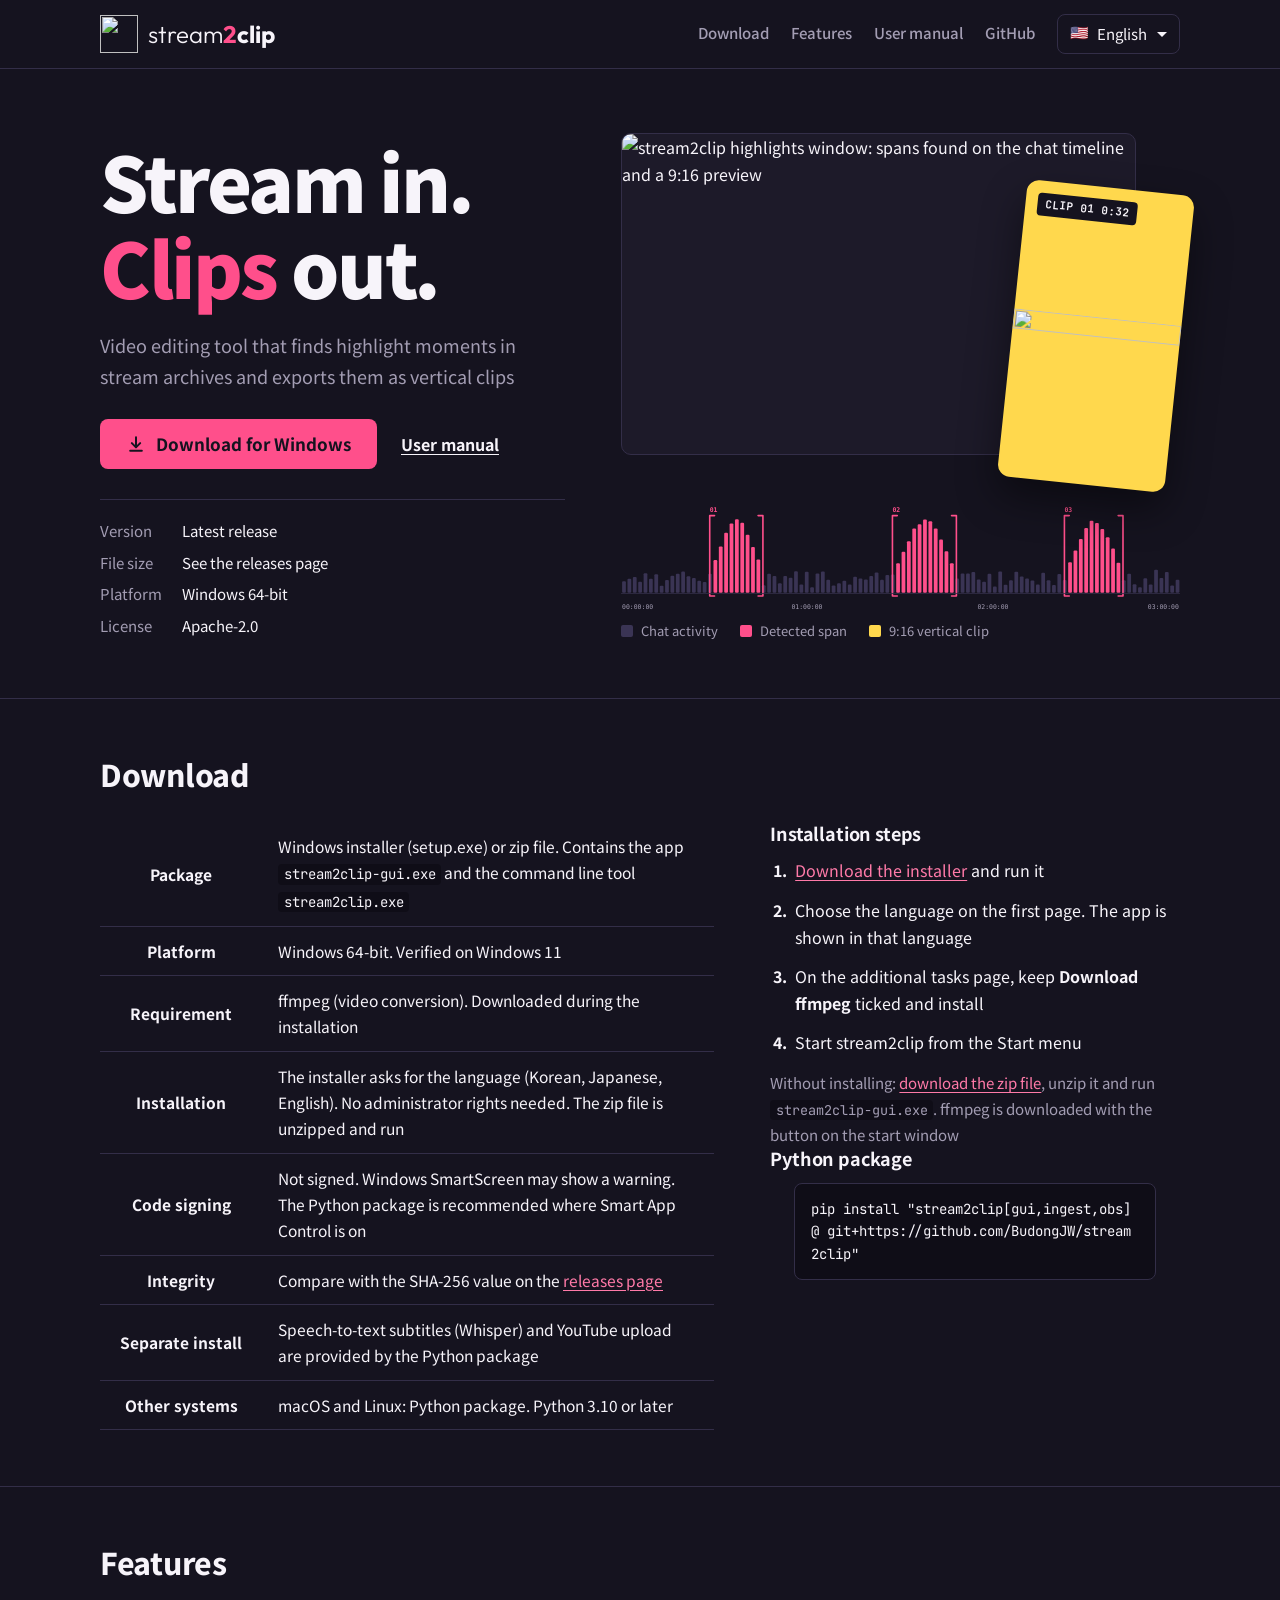
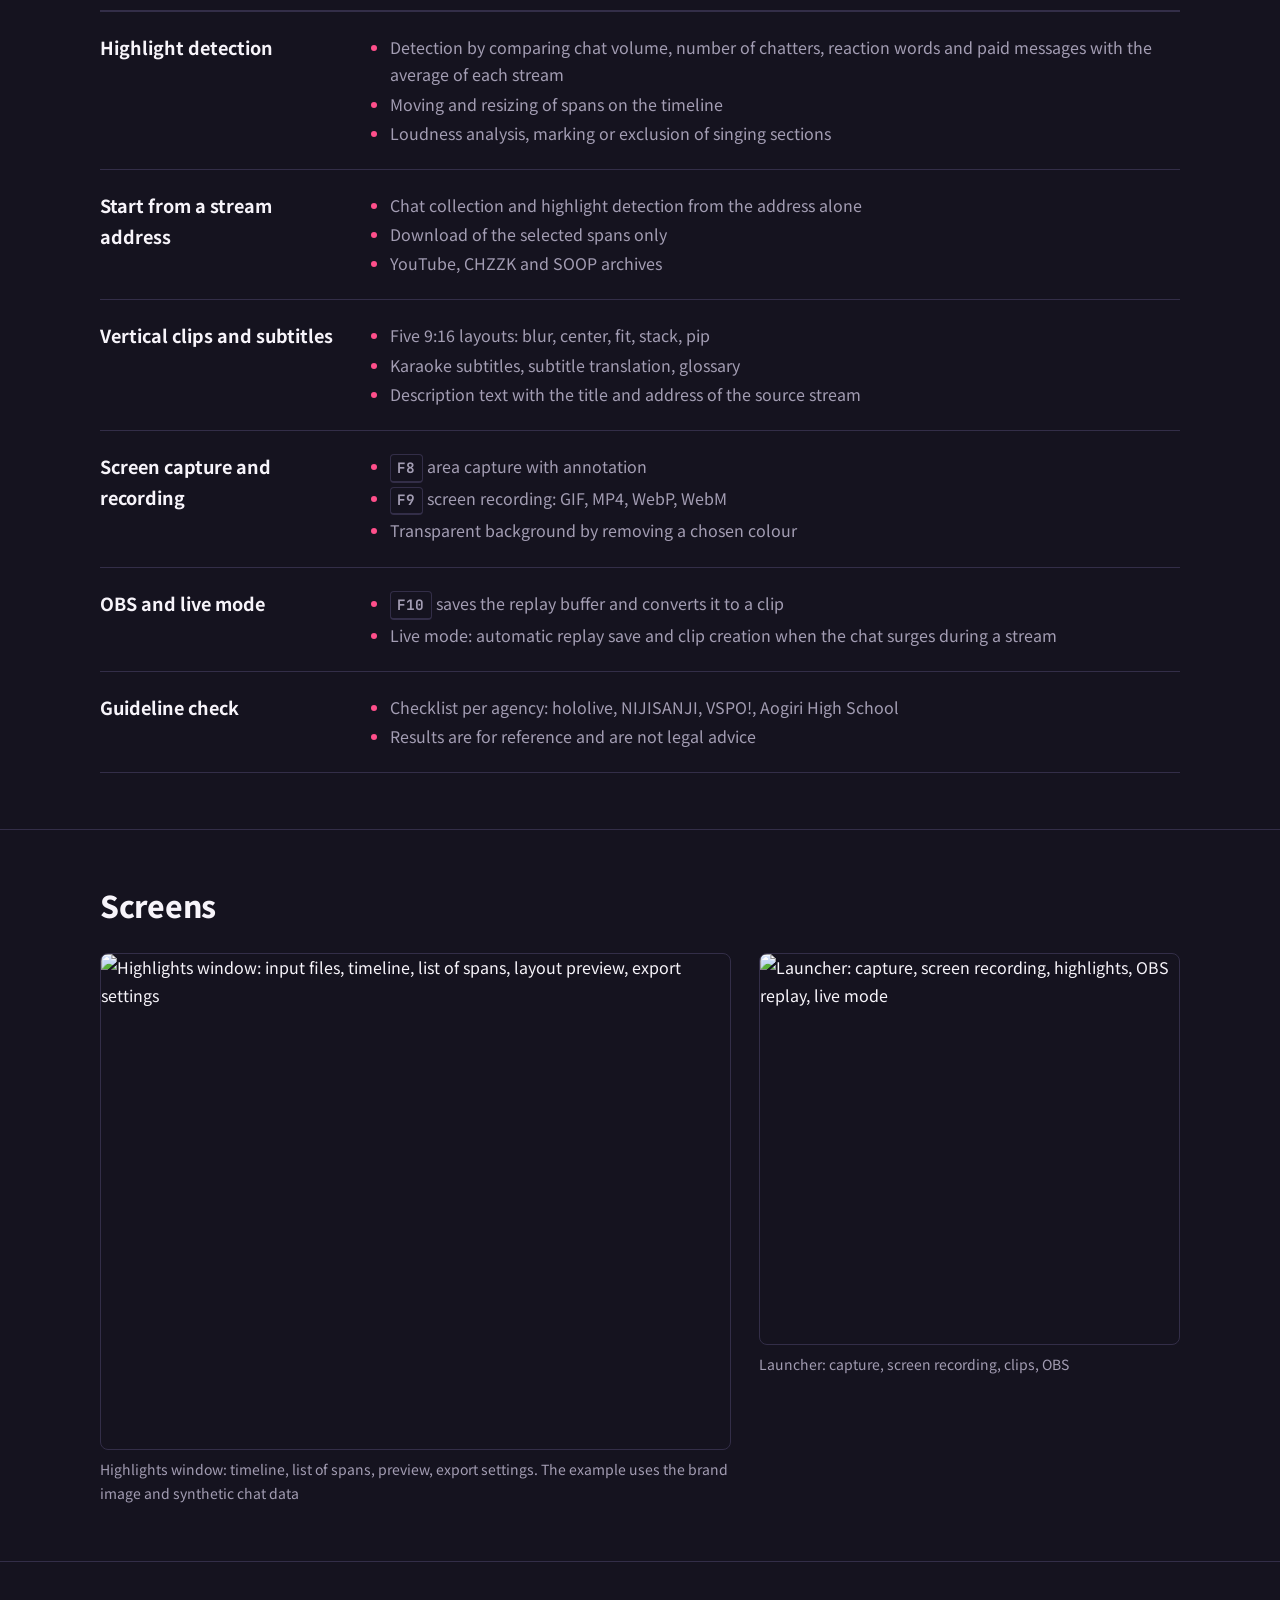
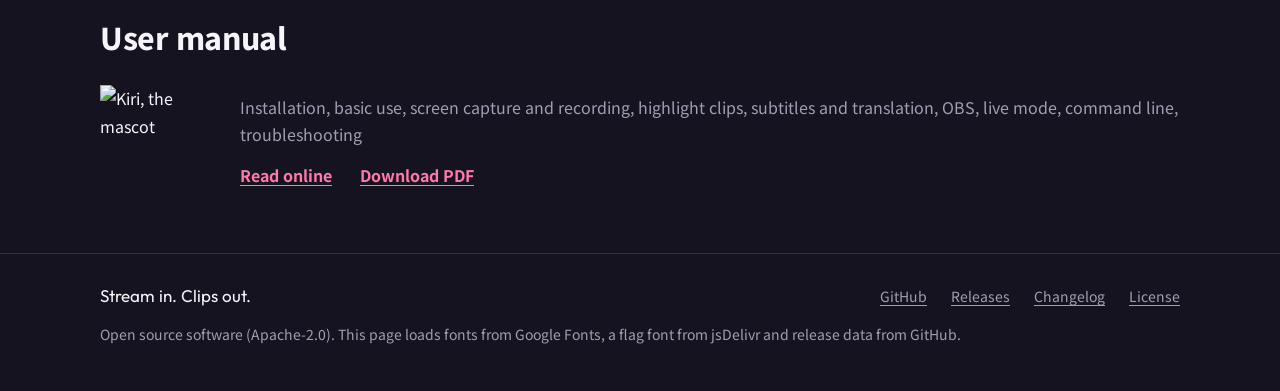
==== commit c6d73388: "Hand highlights to editing programs, compile clips, credit the source - handoff.py turns highlights " ====
--- a/site/en/index.html
+++ b/site/en/index.html
@@ -72,7 +72,7 @@
       <div>
         <div class="stage">
           <div class="frame">
-            <img src="../assets/shots/en/highlights_window.png" alt="stream2clip highlights window: spans found on the chat timeline and a 9:16 preview" width="1350" height="964">
+            <img src="../assets/shots/en/highlights_window.png" alt="stream2clip highlights window: spans found on the chat timeline and a 9:16 preview" width="1410" height="1108">
           </div>
           <div class="clipcard" aria-hidden="true">
             <span class="time">CLIP 01 0:32</span>
@@ -184,7 +184,7 @@
       <h2>Screens</h2>
       <div class="shots">
         <figure>
-          <img src="../assets/shots/en/highlights_window.png" alt="Highlights window: input files, timeline, list of spans, layout preview, export settings" width="1350" height="964" loading="lazy">
+          <img src="../assets/shots/en/highlights_window.png" alt="Highlights window: input files, timeline, list of spans, layout preview, export settings" width="1410" height="1108" loading="lazy">
           <figcaption>Highlights window: timeline, list of spans, preview, export settings. The example uses the brand image and synthetic chat data</figcaption>
         </figure>
         <figure>
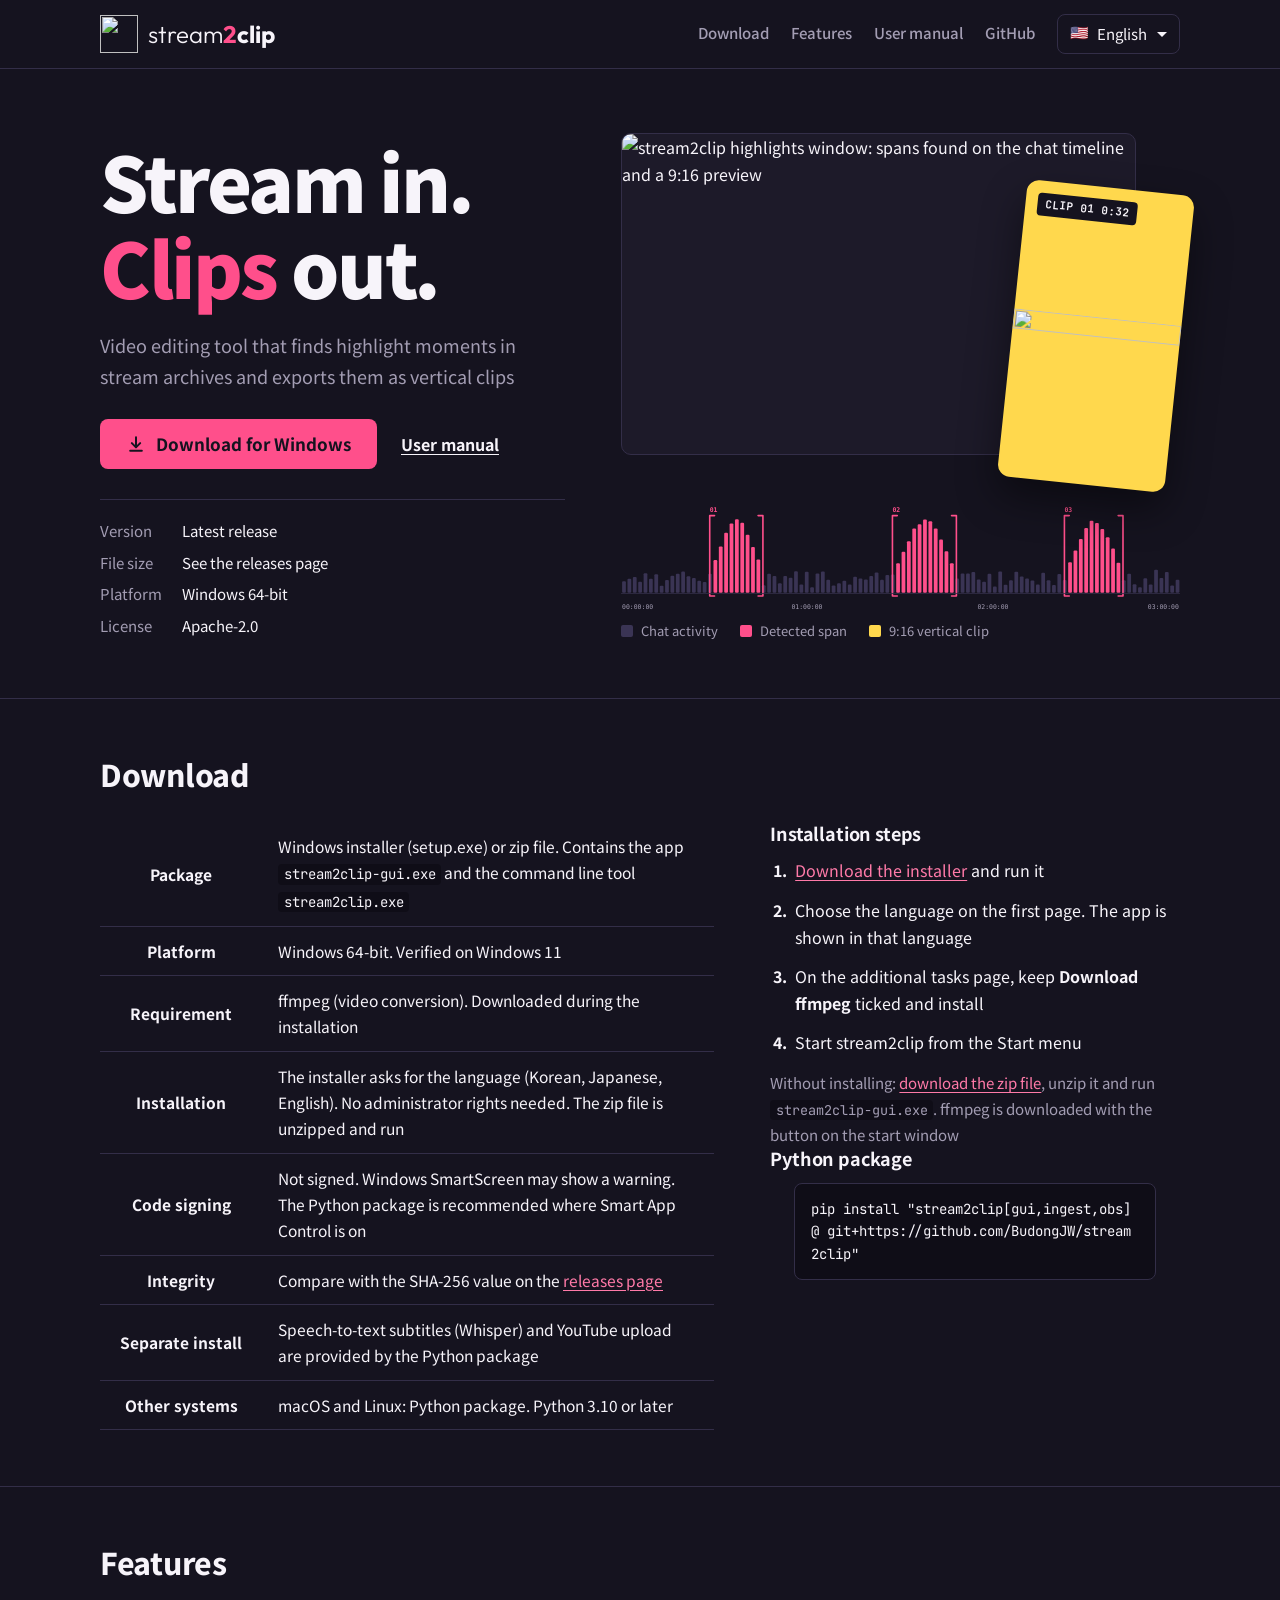
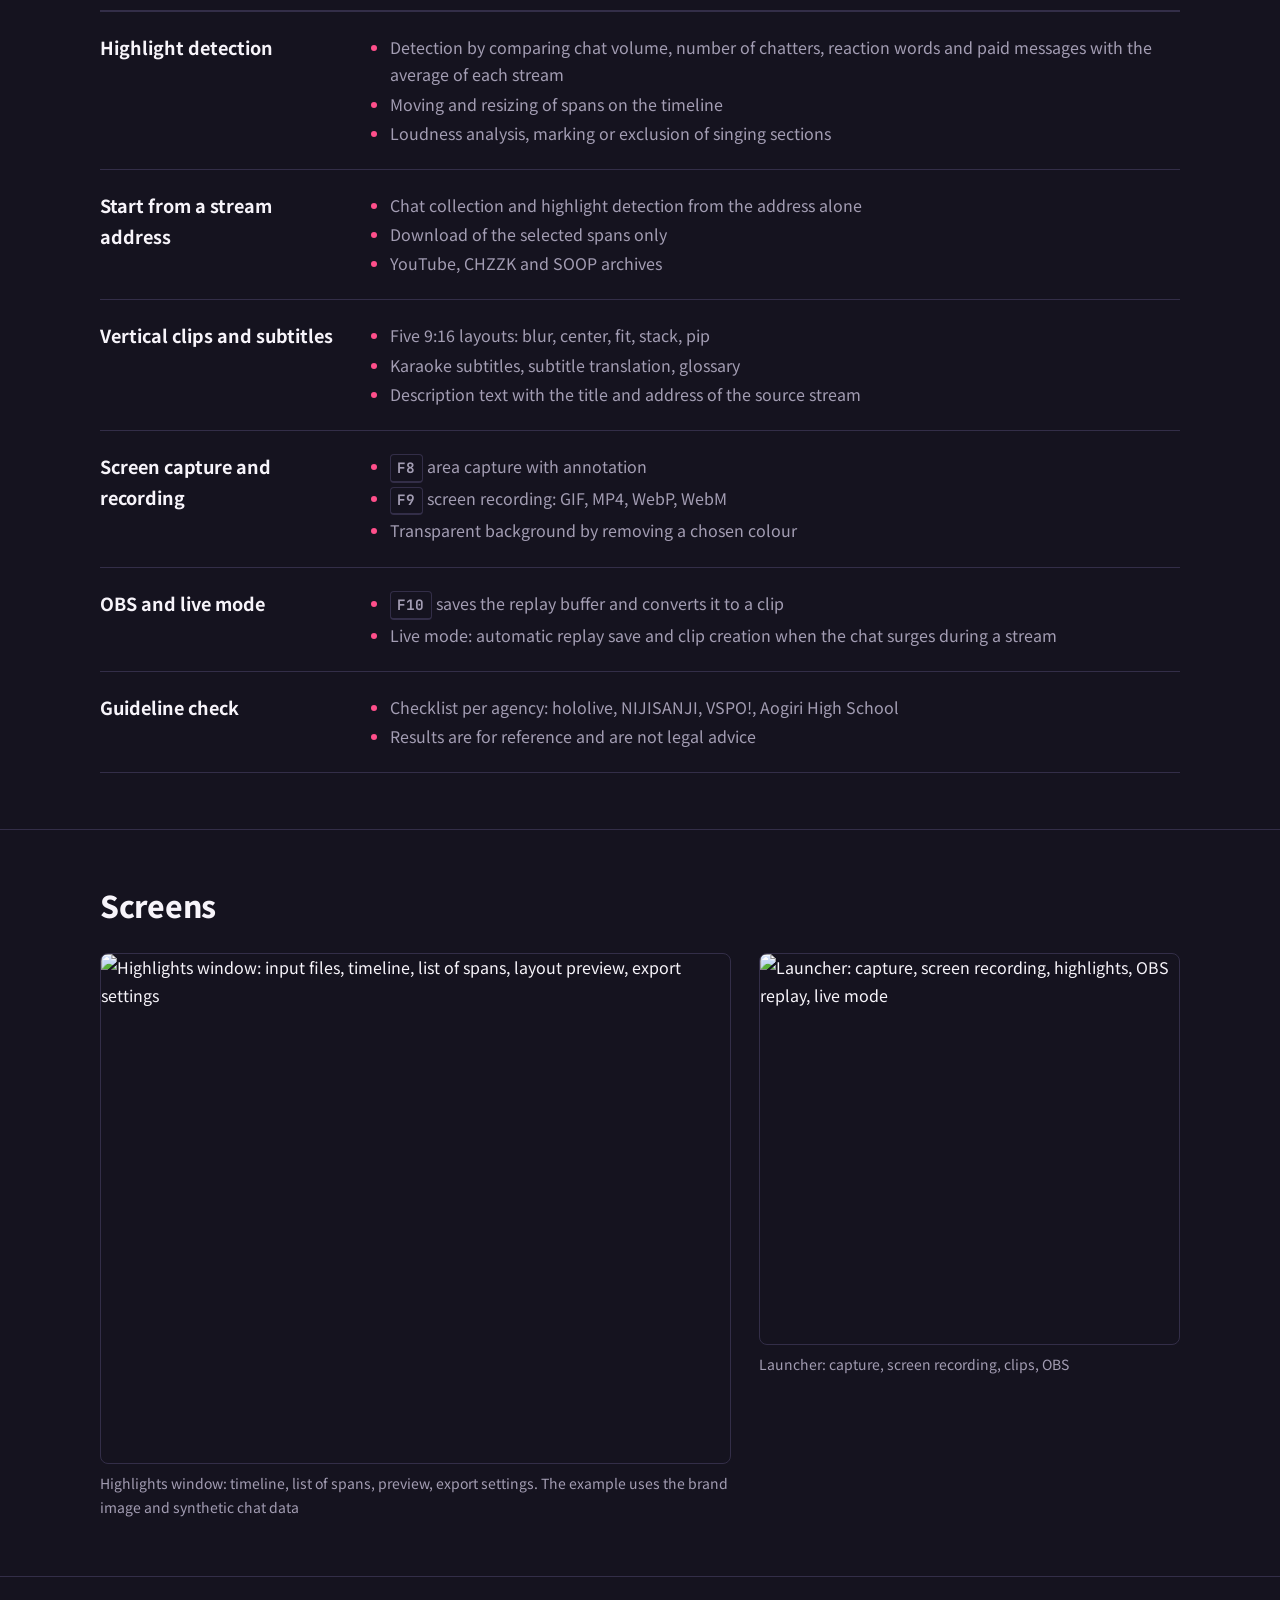
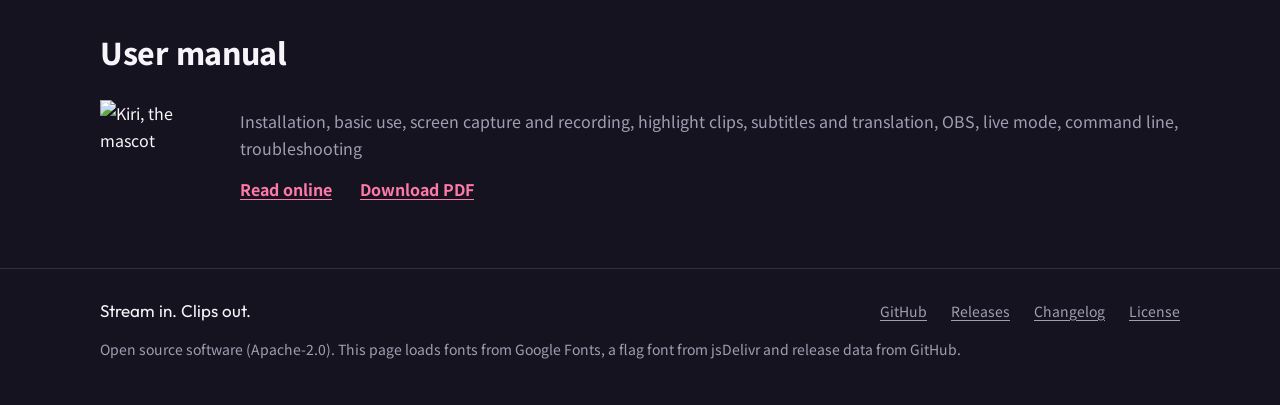
==== commit c3b57eff: "Shorten quiet stretches of a clip; tell about a newer release - --trim-silence (and a checkbox in th" ====
--- a/site/en/index.html
+++ b/site/en/index.html
@@ -72,7 +72,7 @@
       <div>
         <div class="stage">
           <div class="frame">
-            <img src="../assets/shots/en/highlights_window.png" alt="stream2clip highlights window: spans found on the chat timeline and a 9:16 preview" width="1410" height="1108">
+            <img src="../assets/shots/en/highlights_window.png" alt="stream2clip highlights window: spans found on the chat timeline and a 9:16 preview" width="1410" height="1140">
           </div>
           <div class="clipcard" aria-hidden="true">
             <span class="time">CLIP 01 0:32</span>
@@ -184,7 +184,7 @@
       <h2>Screens</h2>
       <div class="shots">
         <figure>
-          <img src="../assets/shots/en/highlights_window.png" alt="Highlights window: input files, timeline, list of spans, layout preview, export settings" width="1410" height="1108" loading="lazy">
+          <img src="../assets/shots/en/highlights_window.png" alt="Highlights window: input files, timeline, list of spans, layout preview, export settings" width="1410" height="1140" loading="lazy">
           <figcaption>Highlights window: timeline, list of spans, preview, export settings. The example uses the brand image and synthetic chat data</figcaption>
         </figure>
         <figure>
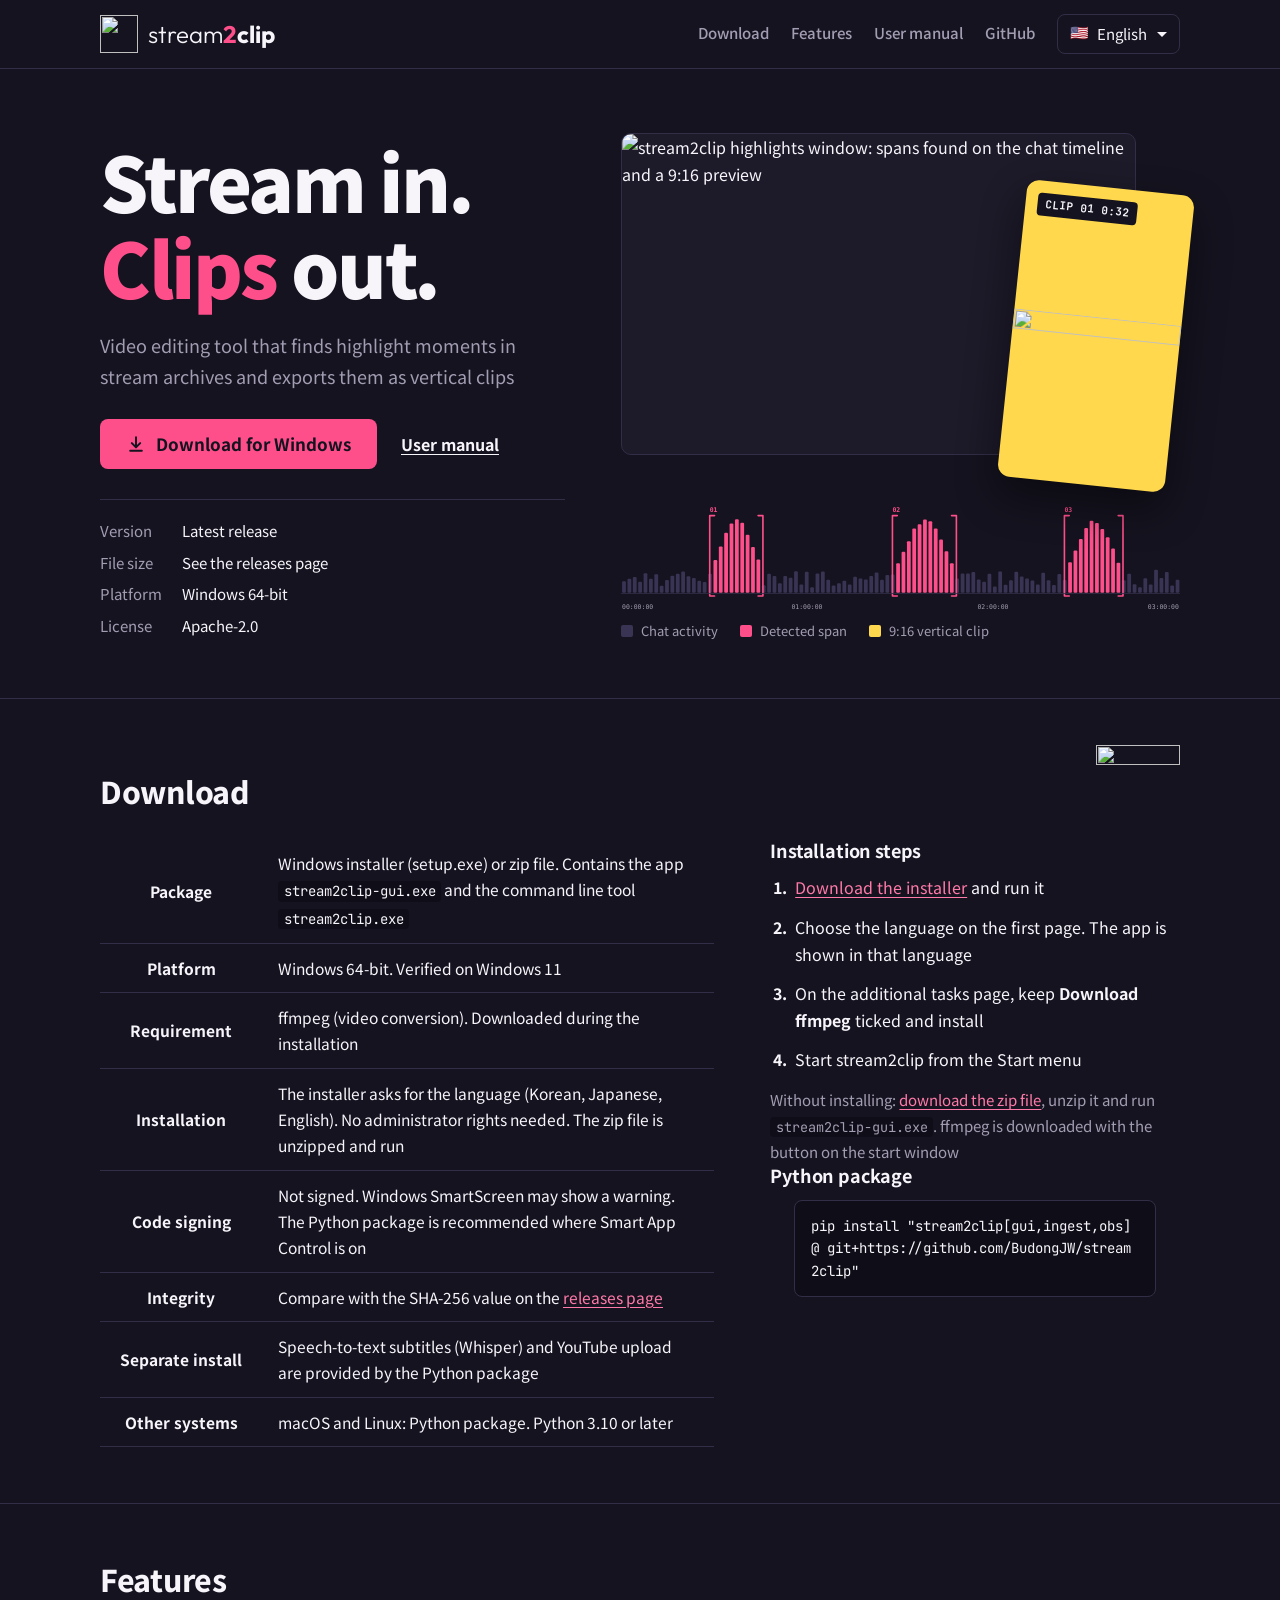
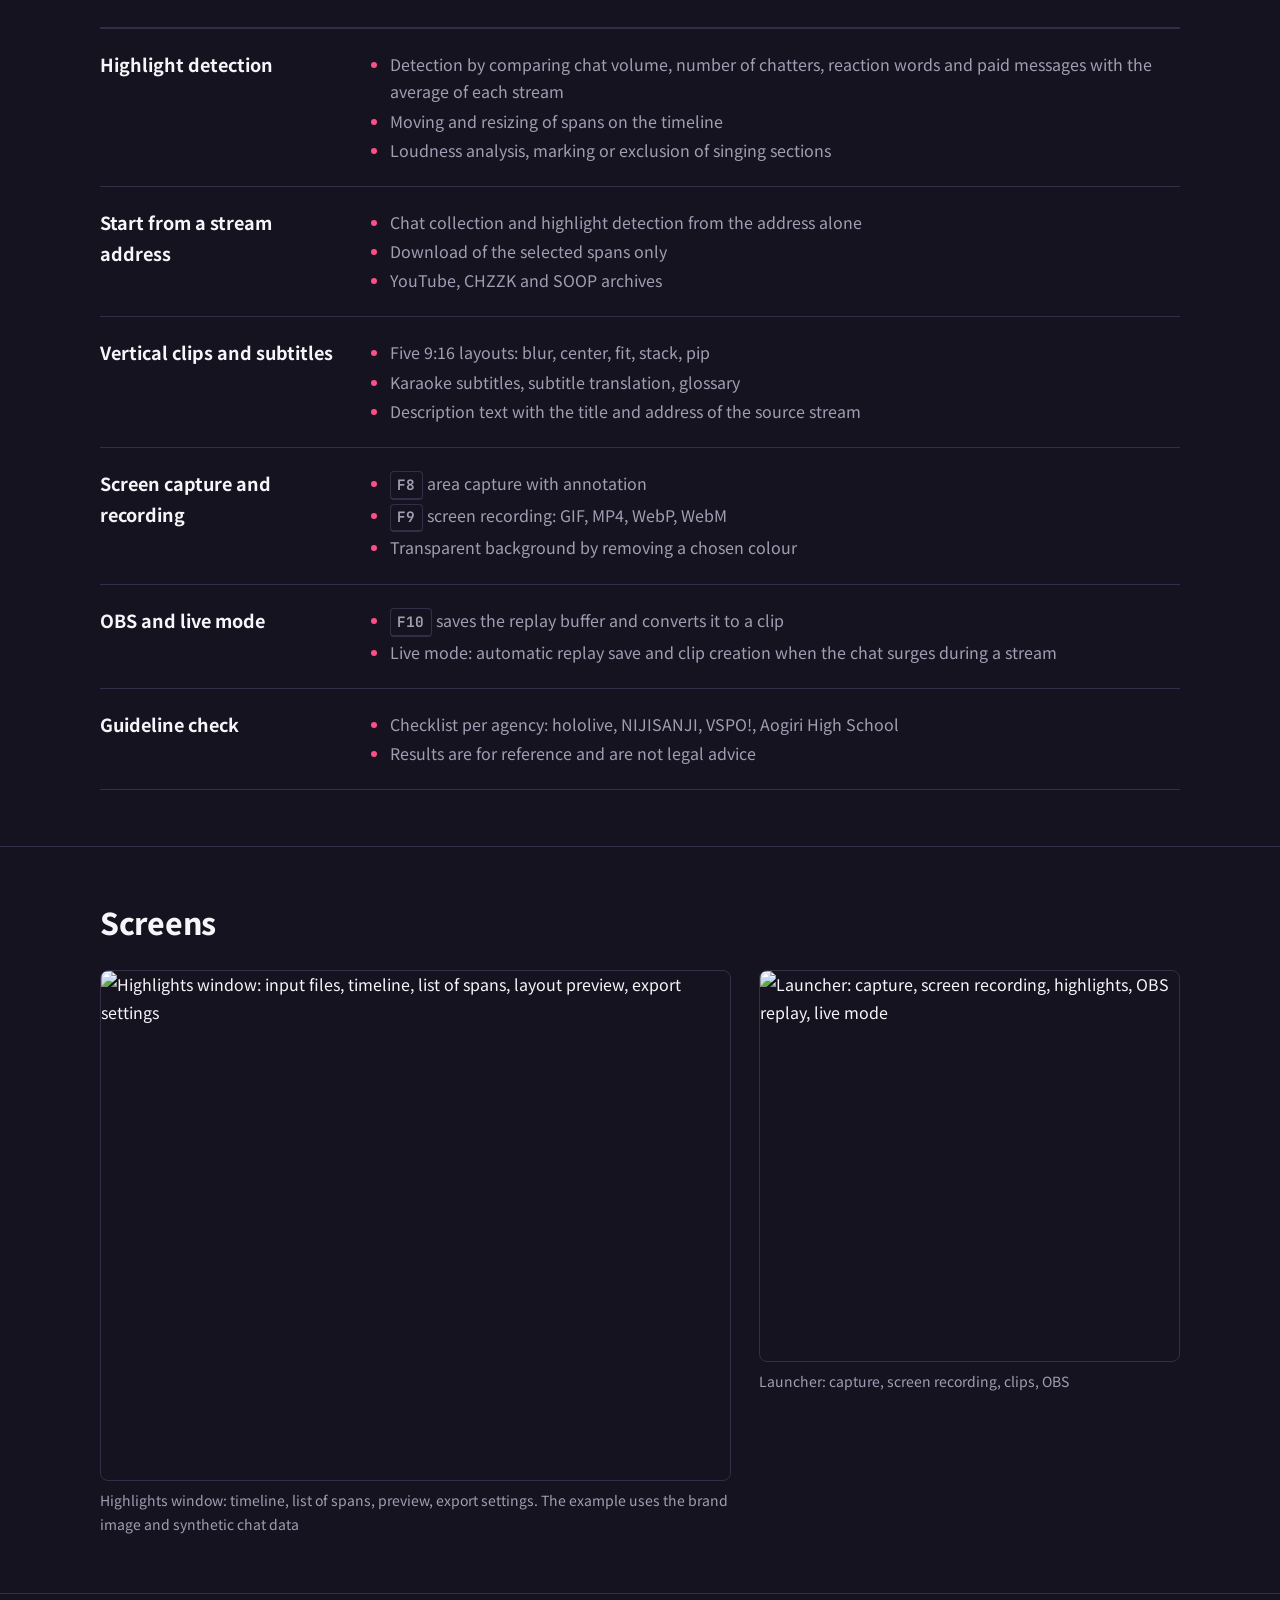
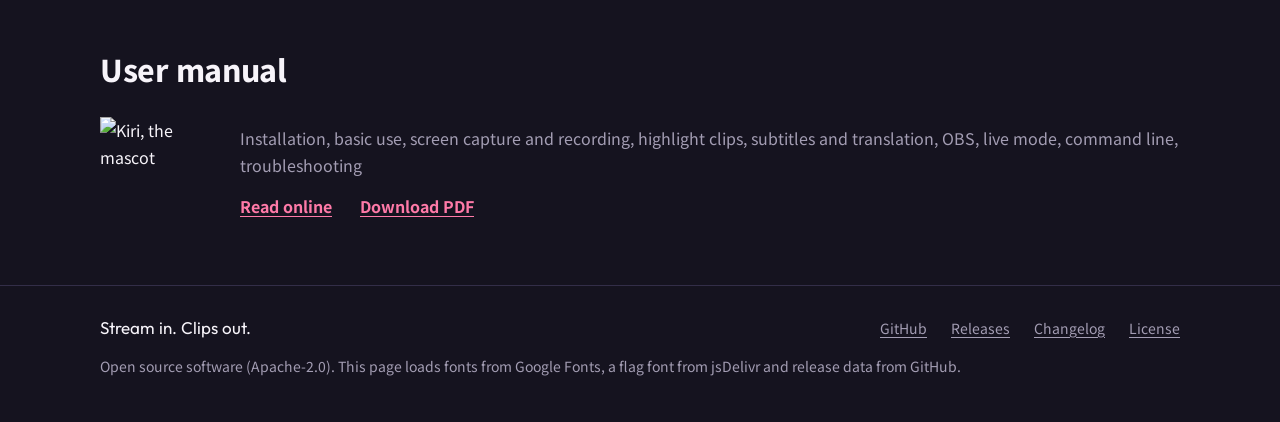
==== commit a73f5f09: "Add Kiri's turned and side views and use them where she looks at something Three new masters - turne" ====
--- a/site/en/index.html
+++ b/site/en/index.html
@@ -93,7 +93,7 @@
 
   <section class="block" id="download">
     <div class="wrap">
-      <h2>Download</h2>
+      <h2 class="peeked">Download<img class="peek" src="../assets/kiri/kiri_turn_left_512.png" alt="" width="512" height="512" loading="lazy"></h2>
       <div class="split">
         <div class="tablewrap">
           <table>
@@ -199,7 +199,7 @@
     <div class="wrap">
       <h2>User manual</h2>
       <div class="manual">
-        <img src="../assets/kiri/kiri_wink_512.png" alt="Kiri, the mascot" width="512" height="512" loading="lazy">
+        <img src="../assets/kiri/kiri_turn_right_512.png" alt="Kiri, the mascot" width="512" height="512" loading="lazy">
         <div>
           <p>Installation, basic use, screen capture and recording, highlight clips, subtitles and translation, OBS, live mode, command line, troubleshooting</p>
           <ul class="links">
--- a/site/css/site.css
+++ b/site/css/site.css
@@ -147,6 +147,9 @@
 /* ---------------------------------------------------------------- home: sections */
 .block { padding: 56px 0; border-top: 1px solid var(--line); }
 .block h2 { font-size: 30px; font-weight: 800; margin: 0 0 28px; }
+/* The mascot at the far end of a heading, turned towards it. */
+.block h2.peeked { display: flex; align-items: flex-end; justify-content: space-between; gap: 16px; }
+.block h2.peeked .peek { width: 84px; height: auto; margin: -22px 0 -6px; }
 .block h3 { font-size: 18px; font-weight: 700; margin: 0 0 12px; }
 .split { display: grid; grid-template-columns: minmax(0, 3fr) minmax(0, 2fr); gap: 56px; align-items: start; }
 .procedure { margin: 0; padding-left: 1.3em; }
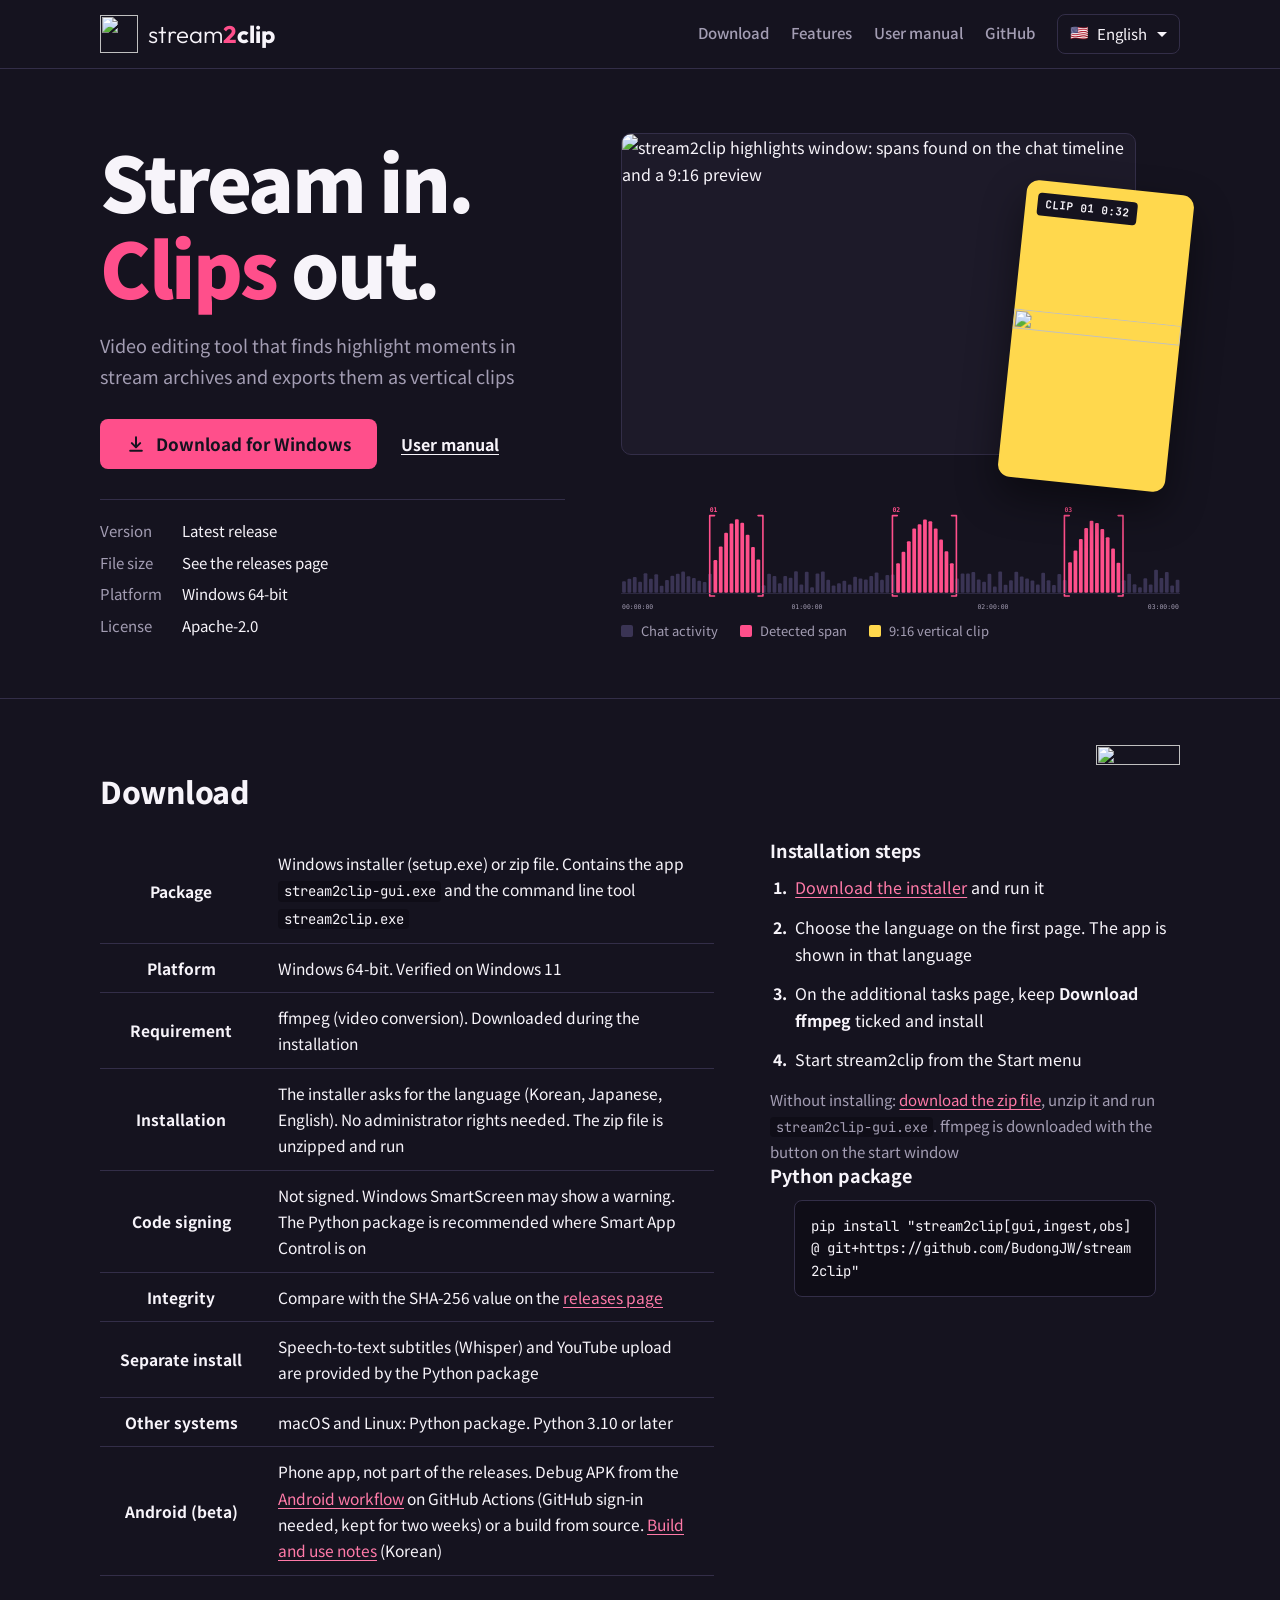
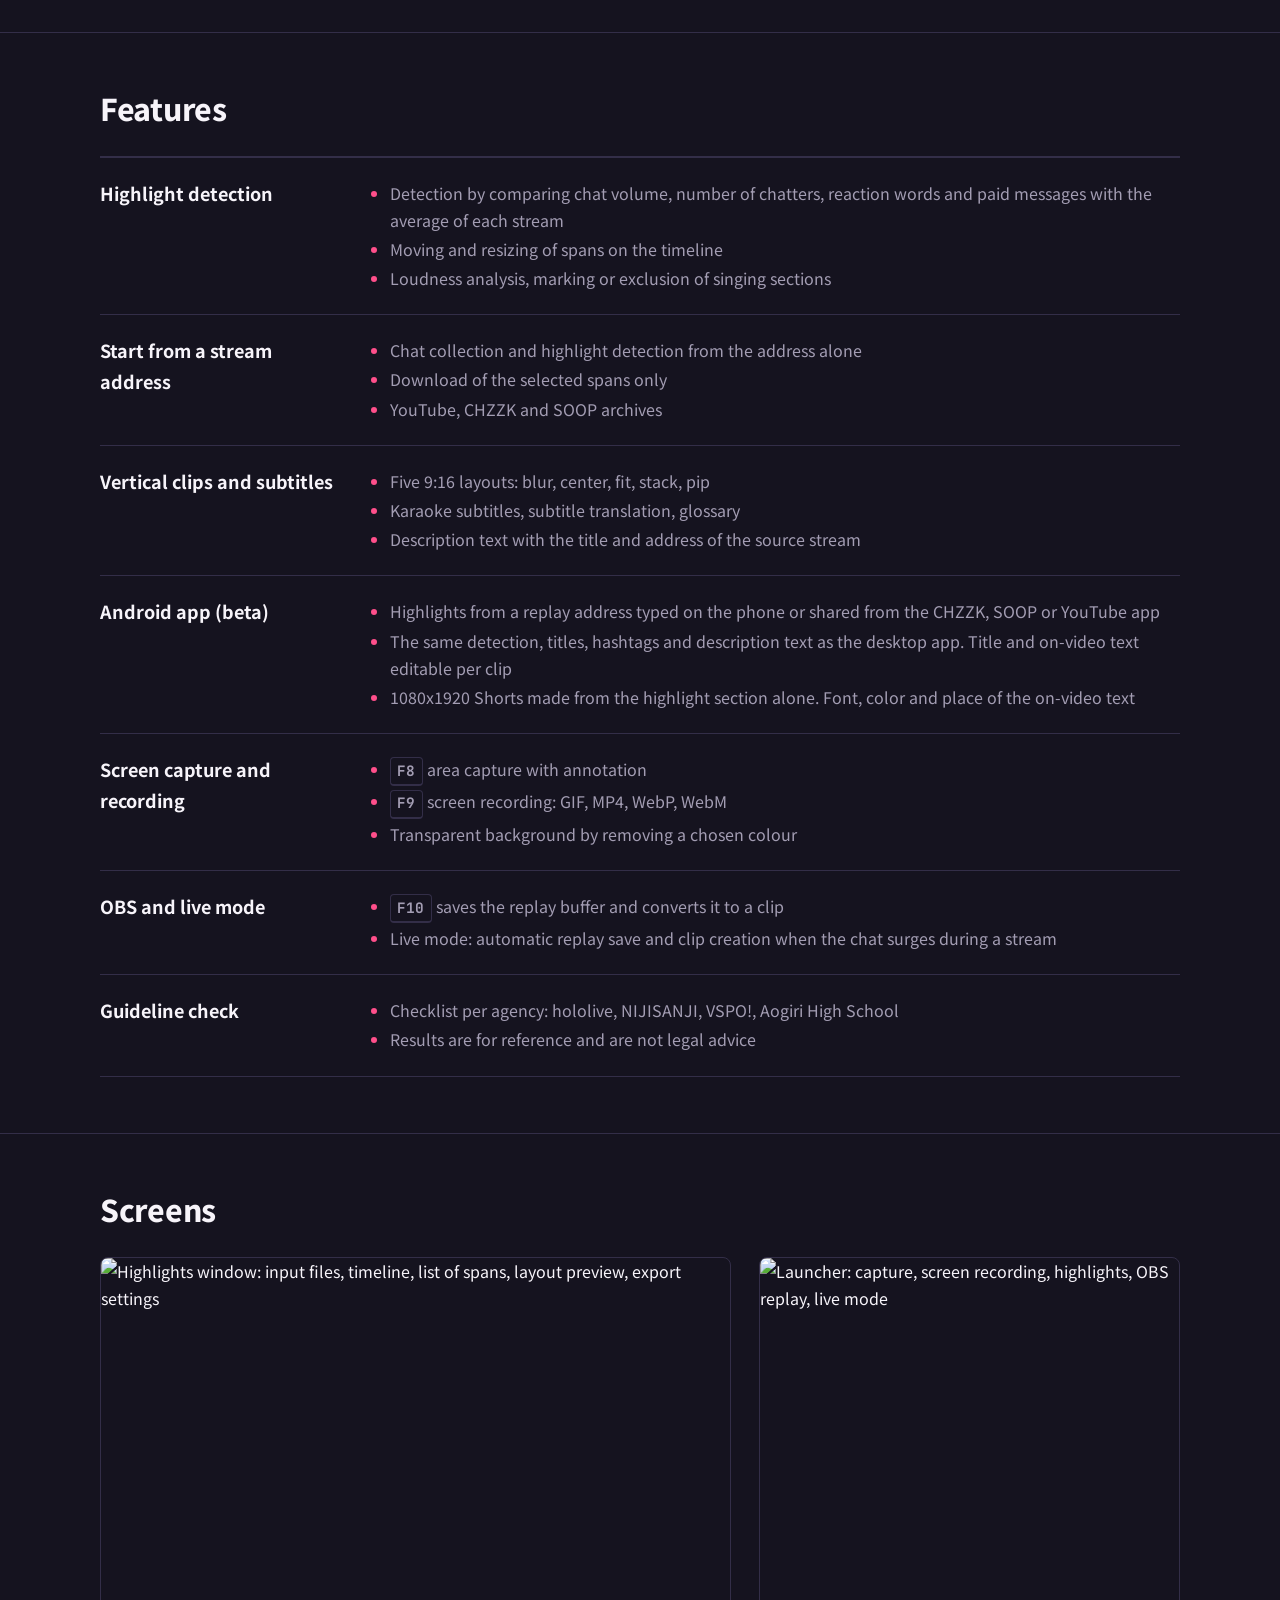
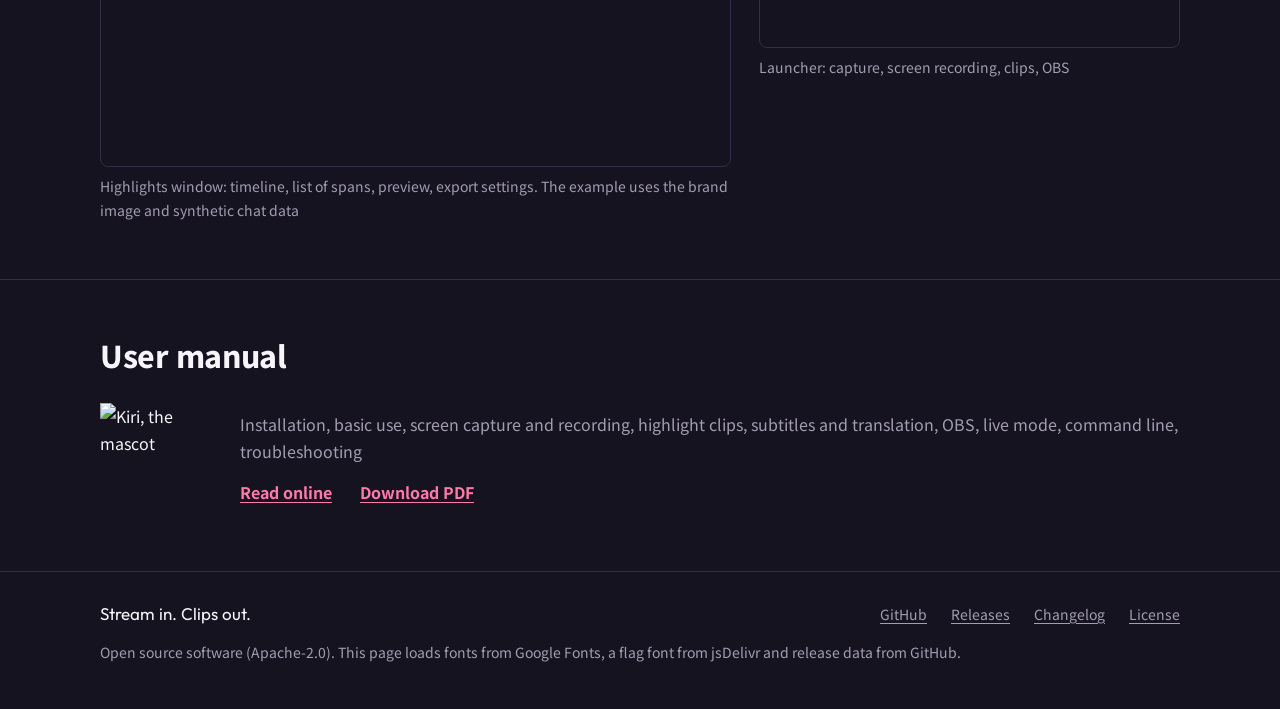
==== commit d77defd8: "Introduce the Android app at the top of the README and on the project site - README: an Android badg" ====
--- a/site/en/index.html
+++ b/site/en/index.html
@@ -106,6 +106,7 @@
               <tr><th scope="row">Integrity</th><td>Compare with the SHA-256 value on the <a href="https://github.com/BudongJW/stream2clip/releases/latest">releases page</a></td></tr>
               <tr><th scope="row">Separate install</th><td>Speech-to-text subtitles (Whisper) and YouTube upload are provided by the Python package</td></tr>
               <tr><th scope="row">Other systems</th><td>macOS and Linux: Python package. Python 3.10 or later</td></tr>
+              <tr><th scope="row">Android (beta)</th><td>Phone app, not part of the releases. Debug APK from the <a href="https://github.com/BudongJW/stream2clip/actions/workflows/android.yml">Android workflow</a> on GitHub Actions (GitHub sign-in needed, kept for two weeks) or a build from source. <a href="https://github.com/BudongJW/stream2clip/blob/main/docs/ANDROID.md">Build and use notes</a> (Korean)</td></tr>
             </tbody>
           </table>
         </div>
@@ -154,6 +155,14 @@
           </ul></dd>
         </div>
         <div>
+          <dt>Android app (beta)</dt>
+          <dd><ul>
+            <li>Highlights from a replay address typed on the phone or shared from the CHZZK, SOOP or YouTube app</li>
+            <li>The same detection, titles, hashtags and description text as the desktop app. Title and on-video text editable per clip</li>
+            <li>1080x1920 Shorts made from the highlight section alone. Font, color and place of the on-video text</li>
+          </ul></dd>
+        </div>
+        <div>
           <dt>Screen capture and recording</dt>
           <dd><ul>
             <li><kbd>F8</kbd> area capture with annotation</li>
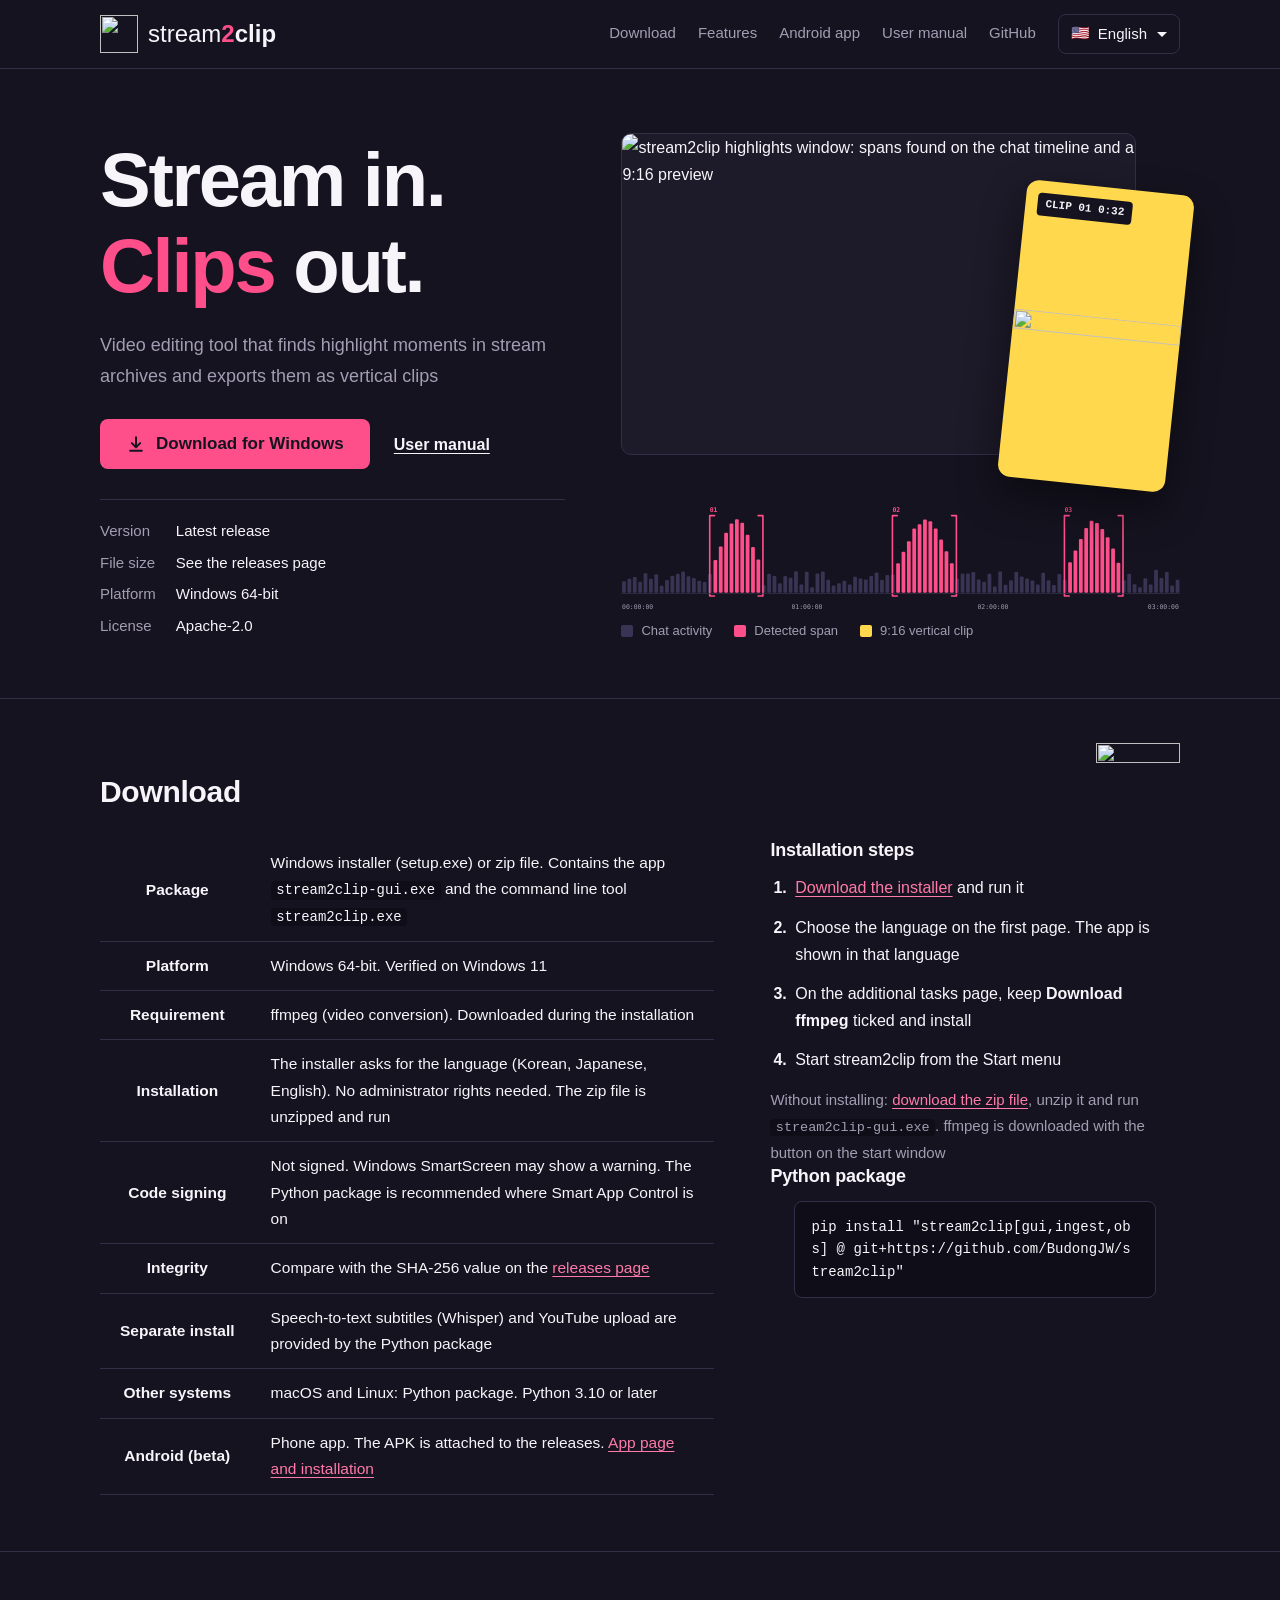
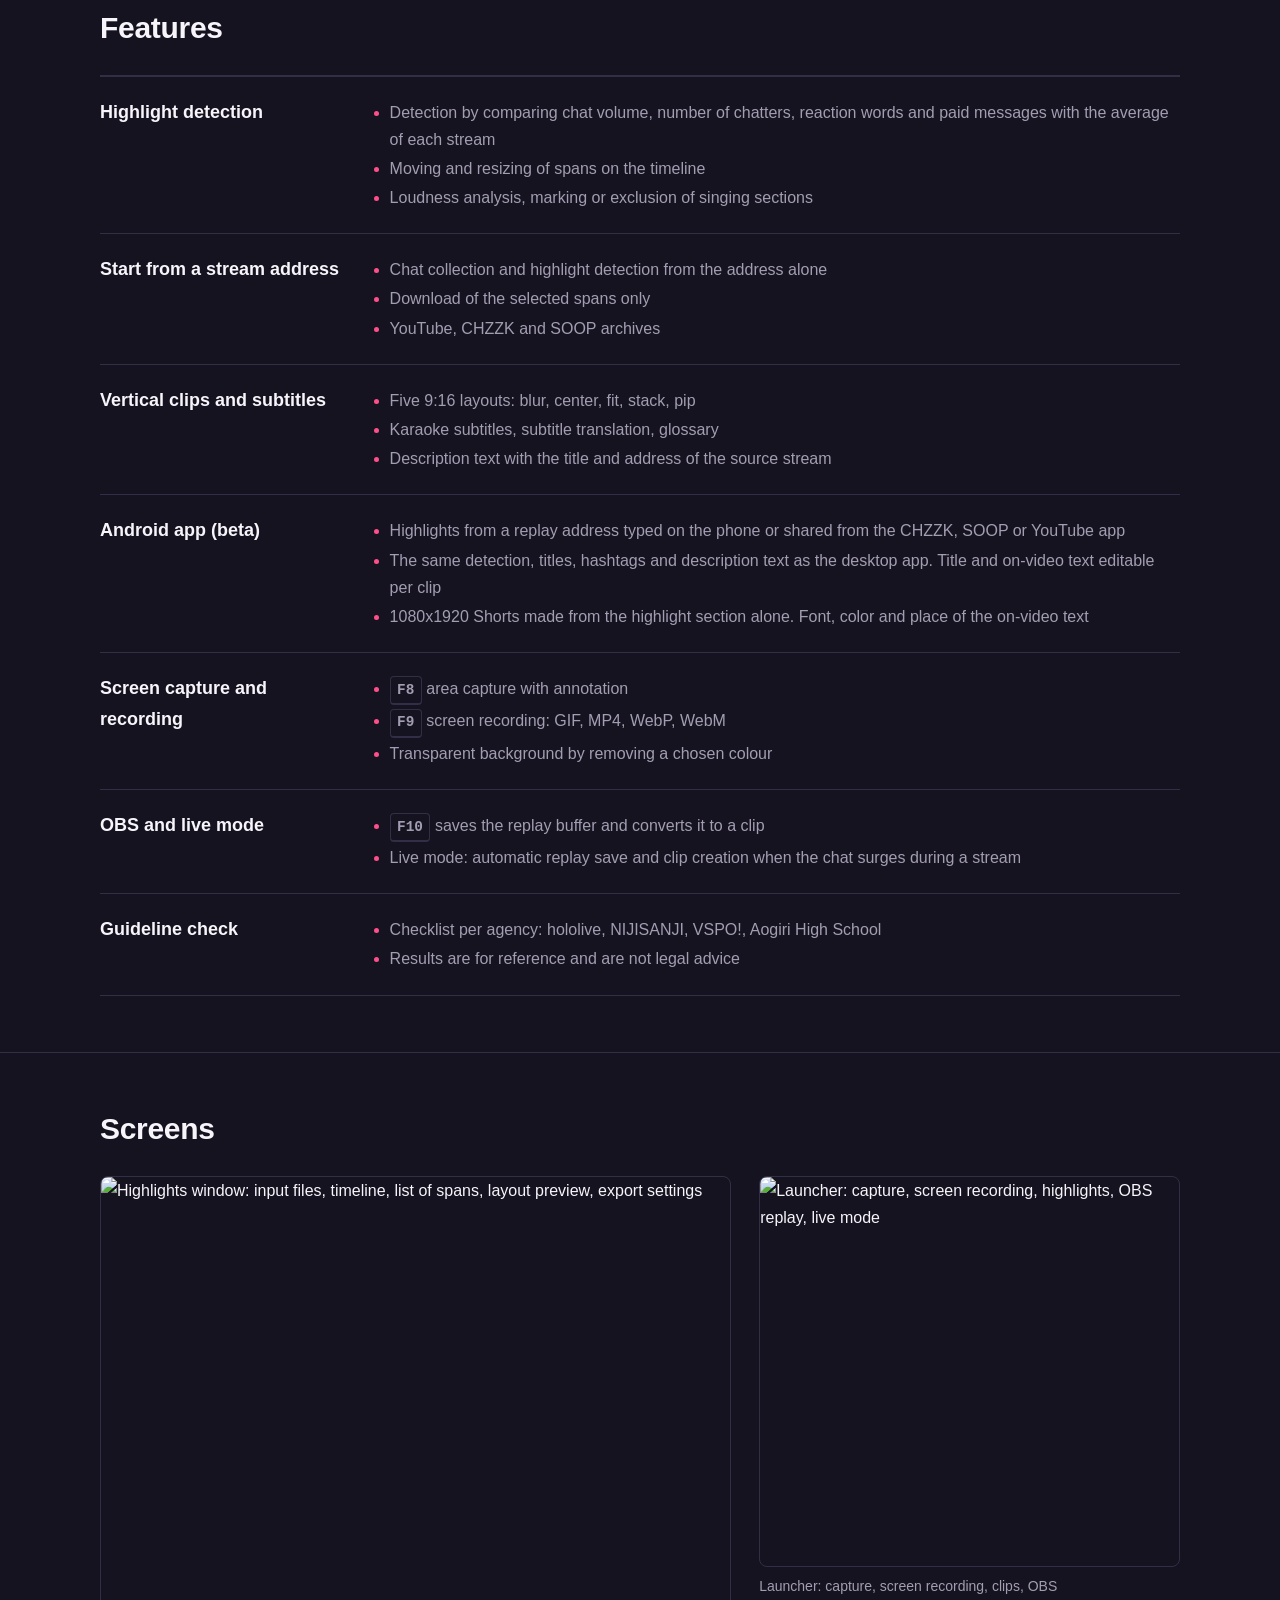
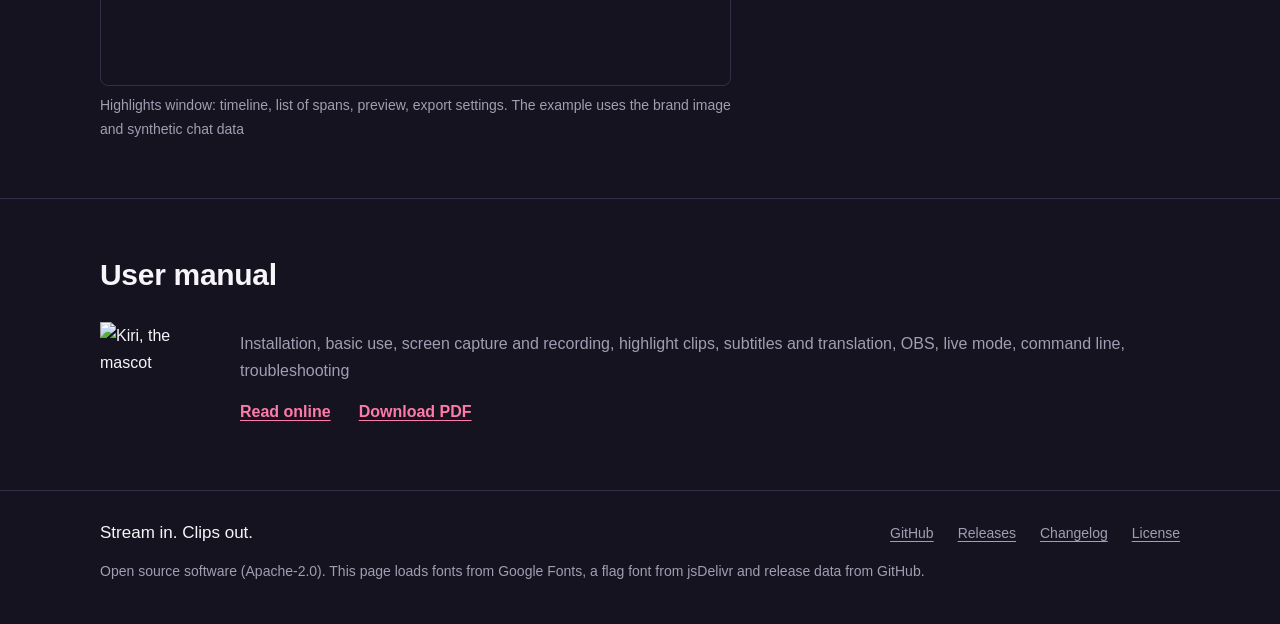
==== commit fb697051: "Add an Android app page with a signed APK in each release, and close the security gaps around it App" ====
--- a/site/en/index.html
+++ b/site/en/index.html
@@ -3,6 +3,7 @@
 <head>
 <meta charset="utf-8">
 <meta name="viewport" content="width=device-width, initial-scale=1">
+<meta http-equiv="Content-Security-Policy" content="default-src 'none'; script-src 'self'; style-src 'self' https://fonts.googleapis.com; font-src https://fonts.gstatic.com https://cdn.jsdelivr.net; img-src 'self'; connect-src https://api.github.com; base-uri 'none'; form-action 'none'">
 <title>stream2clip - Highlight clip tool for live streams</title>
 <meta name="description" content="Video editing tool that finds highlight moments in stream archives and exports them as vertical clips. Windows download and user manual.">
 <meta name="theme-color" content="#15131F">
@@ -34,6 +35,7 @@
     <nav class="nav" aria-label="Main menu">
       <a href="#download">Download</a>
       <a href="#features">Features</a>
+      <a href="app.html">Android app</a>
       <a href="guide.html">User manual</a>
       <a href="https://github.com/BudongJW/stream2clip">GitHub</a>
       <details class="lang">
@@ -106,7 +108,7 @@
               <tr><th scope="row">Integrity</th><td>Compare with the SHA-256 value on the <a href="https://github.com/BudongJW/stream2clip/releases/latest">releases page</a></td></tr>
               <tr><th scope="row">Separate install</th><td>Speech-to-text subtitles (Whisper) and YouTube upload are provided by the Python package</td></tr>
               <tr><th scope="row">Other systems</th><td>macOS and Linux: Python package. Python 3.10 or later</td></tr>
-              <tr><th scope="row">Android (beta)</th><td>Phone app, not part of the releases. Debug APK from the <a href="https://github.com/BudongJW/stream2clip/actions/workflows/android.yml">Android workflow</a> on GitHub Actions (GitHub sign-in needed, kept for two weeks) or a build from source. <a href="https://github.com/BudongJW/stream2clip/blob/main/docs/ANDROID.md">Build and use notes</a> (Korean)</td></tr>
+              <tr><th scope="row">Android (beta)</th><td>Phone app. The APK is attached to the releases. <a href="app.html">App page and installation</a></td></tr>
             </tbody>
           </table>
         </div>
--- a/site/css/site.css
+++ b/site/css/site.css
@@ -179,6 +179,39 @@
 footer .links { display: flex; flex-wrap: wrap; gap: 8px 24px; }
 footer p { flex-basis: 100%; margin: 4px 0 0; }
 
+/* ---------------------------------------------------------------- app page: real screens in phone frames */
+.app-hero { padding: 64px 0 48px; overflow: hidden; }
+.app-hero .wrap { display: grid; grid-template-columns: minmax(0, 6fr) minmax(0, 5fr); gap: 48px; align-items: center; }
+.app-hero h1 { font-size: clamp(38px, 5.2vw, 64px); line-height: 1.16; letter-spacing: -.03em; font-weight: 900; margin: 0 0 20px; }
+.app-hero h1 em, .step h2 em { font-style: normal; color: var(--pink); }
+.appname { display: flex; flex-wrap: wrap; align-items: center; gap: 12px; margin: 0 0 24px; font-weight: 700; font-size: 17px; }
+.appname img { width: 56px; height: 56px; border-radius: 14px; }
+.beta { padding: 2px 10px; border: 1px solid var(--pink); border-radius: 999px; color: var(--pink); font-size: 13px; line-height: 1.6; }
+
+.phone { width: 260px; margin: 0; padding: 8px; border-radius: 36px; background: #0B0A10; border: 1px solid var(--border); box-shadow: 0 24px 50px rgba(0, 0, 0, .45); }
+.phone img { width: 100%; border: 0; border-radius: 28px; }
+.phones { position: relative; display: flex; justify-content: center; align-items: flex-start; padding: 8px 0 40px; }
+.phones .phone { width: 47%; max-width: 250px; flex: none; }
+.phones .back { transform: rotate(-5deg) translateY(36px); margin-right: -12%; }
+.phones .front { transform: rotate(4deg); position: relative; z-index: 1; }
+.phones .kiri { position: absolute; z-index: 2; width: 26%; max-width: 130px; right: 0; bottom: 0; }
+
+.step { padding: 72px 0; border-top: 1px solid var(--line); }
+.step .wrap { display: grid; grid-template-columns: minmax(0, 1fr) 280px; gap: 72px; align-items: center; }
+.step.flip .wrap { grid-template-columns: 280px minmax(0, 1fr); }
+.step.flip .phone { order: -1; }
+.step .phone { width: 100%; }
+.tag { display: inline-block; margin: 0 0 16px; padding: 4px 12px; border-radius: 6px; background: var(--surface); border: 1px solid var(--line); color: var(--highlight); font-size: 14px; font-weight: 700; }
+.step h2 { font-size: clamp(28px, 3.6vw, 42px); line-height: 1.25; letter-spacing: -.02em; font-weight: 900; margin: 0 0 18px; }
+.step p:not(.tag) { margin: 0 0 18px; max-width: 32em; font-size: 17px; color: var(--soft); }
+
+.cta { padding: 72px 0 80px; border-top: 1px solid var(--line); text-align: center; }
+.cta img { width: 96px; height: 96px; margin: 0 auto 18px; border-radius: 24px; }
+.cta h2 { font-size: 28px; font-weight: 800; margin: 0 0 6px; }
+.cta p { margin: 0 0 24px; color: var(--soft); }
+.cta .text { display: block; margin-top: 16px; color: var(--fg); font-weight: 700; }
+.getbar { display: none; }
+
 /* ---------------------------------------------------------------- manual */
 .dochead { padding: 40px 0 20px; border-bottom: 3px solid var(--pink); }
 .dochead h1 { font-size: clamp(32px, 4.4vw, 46px); font-weight: 900; letter-spacing: -.02em; margin: 0 0 14px; }
@@ -219,6 +252,13 @@
   .doc { grid-template-columns: 1fr; gap: 28px; padding-top: 24px; }
   .toc { position: static; max-height: none; padding-bottom: 20px; border-bottom: 1px solid var(--line); }
   .toc ol { columns: 2; column-gap: 32px; }
+  .app-hero { padding-top: 40px; }
+  .app-hero .wrap { grid-template-columns: 1fr; gap: 32px; }
+  .phones { max-width: 460px; margin-inline: auto; }
+  .step { padding: 52px 0; }
+  .step .wrap, .step.flip .wrap { grid-template-columns: 1fr; gap: 32px; }
+  .step.flip .phone { order: 0; }
+  .step .phone { width: 240px; margin-inline: auto; }
 }
 @media (max-width: 560px) {
   .wrap { width: min(var(--wrap), 100% - 32px); }
@@ -234,6 +274,11 @@
   .block { padding: 44px 0; }
   th, td { padding: 10px 10px; }
   tbody th { white-space: normal; width: 34%; padding-inline: 8px; }
+  .phone { padding: 6px; border-radius: 28px; }
+  .phone img { border-radius: 22px; }
+  /* On a phone the download stays at hand: a bar at the bottom of the screen, the page padded above it. */
+  .getbar { display: block; position: fixed; left: 0; right: 0; bottom: 0; z-index: 10; padding: 10px 16px calc(10px + env(safe-area-inset-bottom)); background: var(--ink); border-top: 1px solid var(--line); }
+  .has-getbar { padding-bottom: 76px; }
 }
 
 /* ---------------------------------------------------------------- print: the manual as a PDF */
